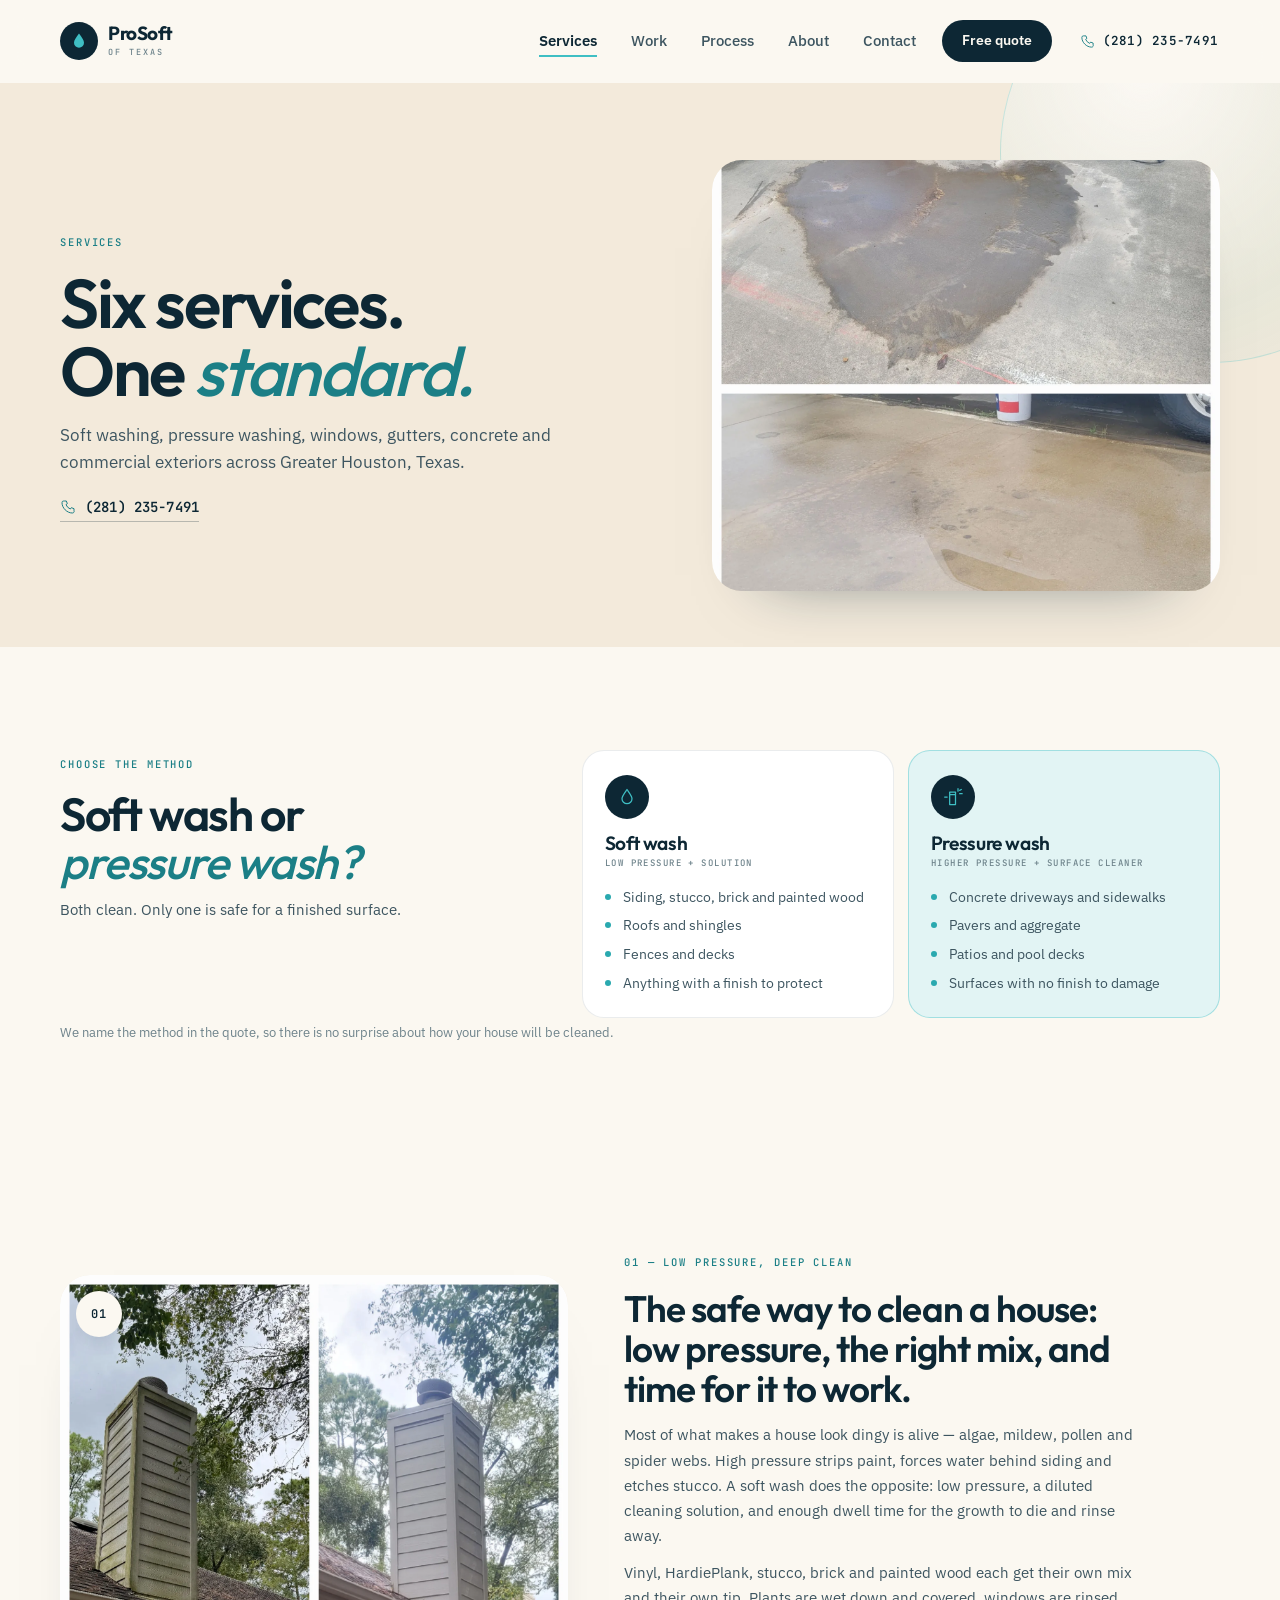
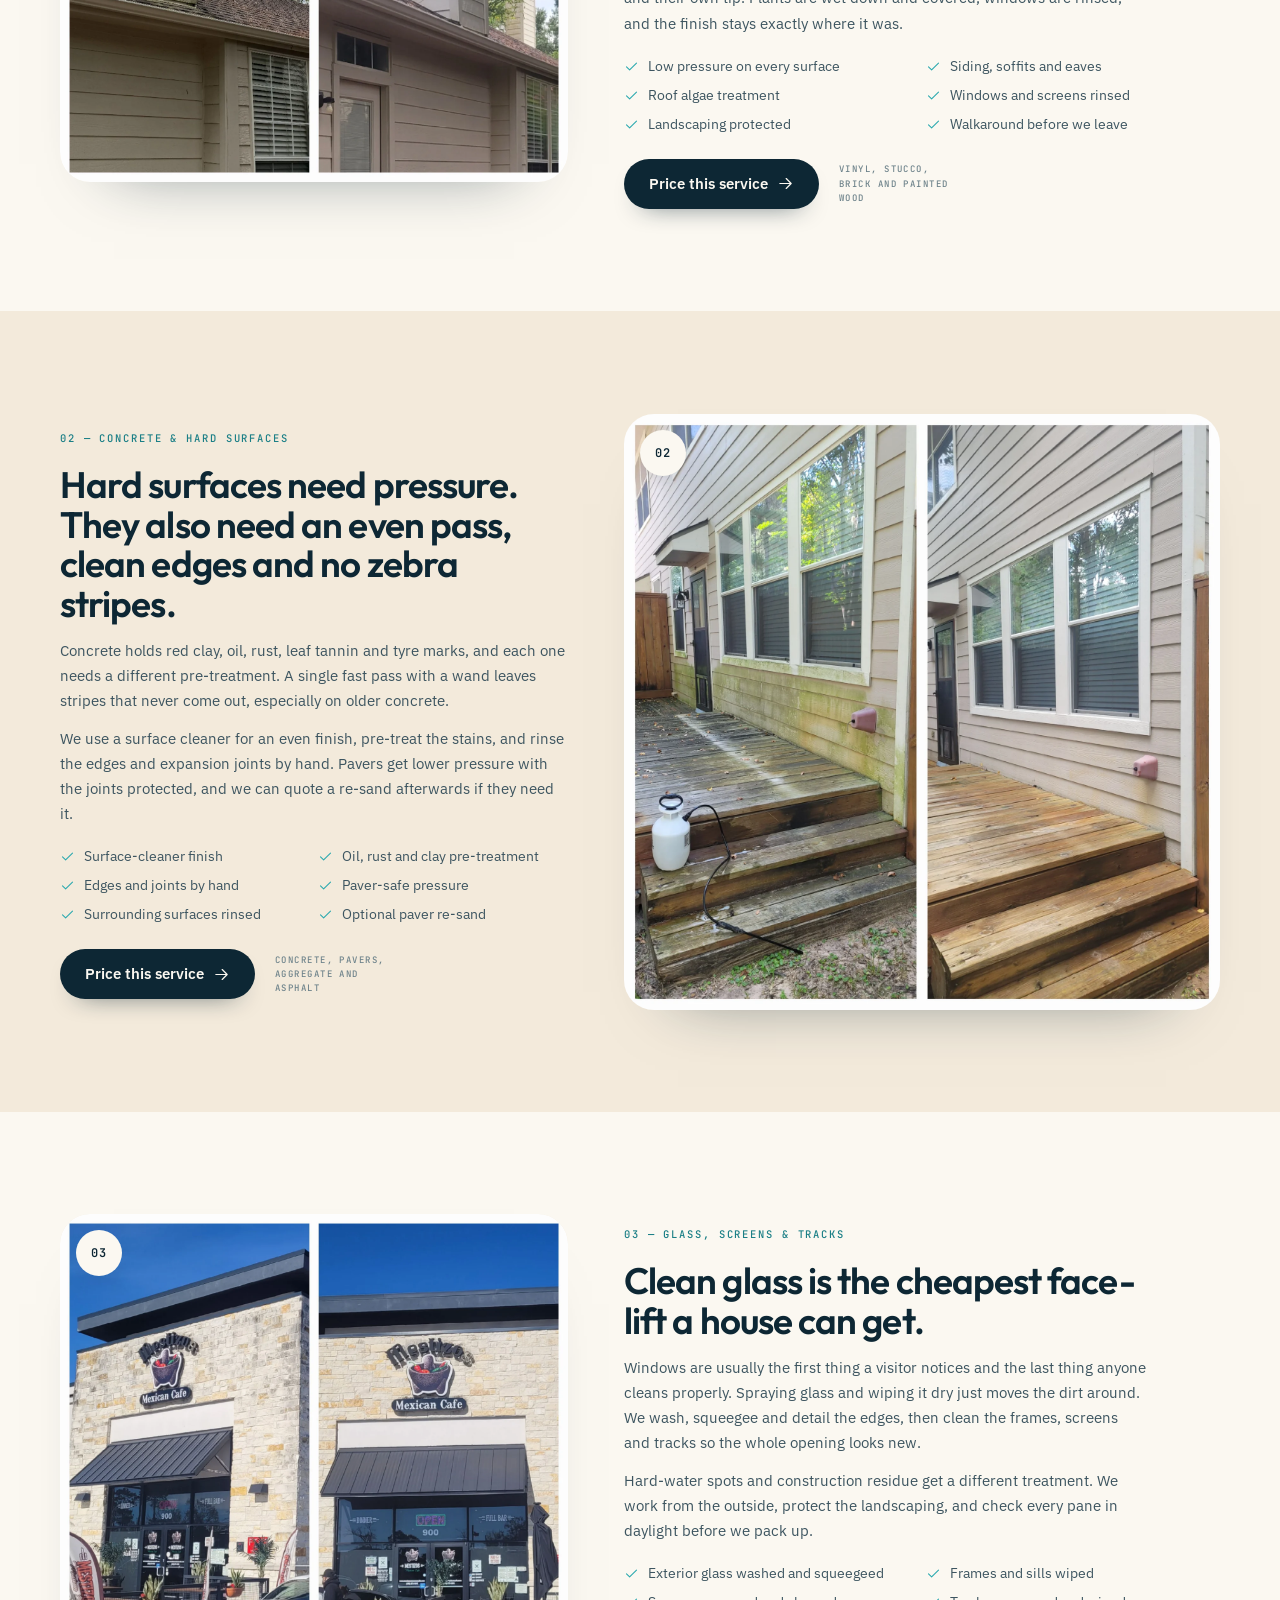
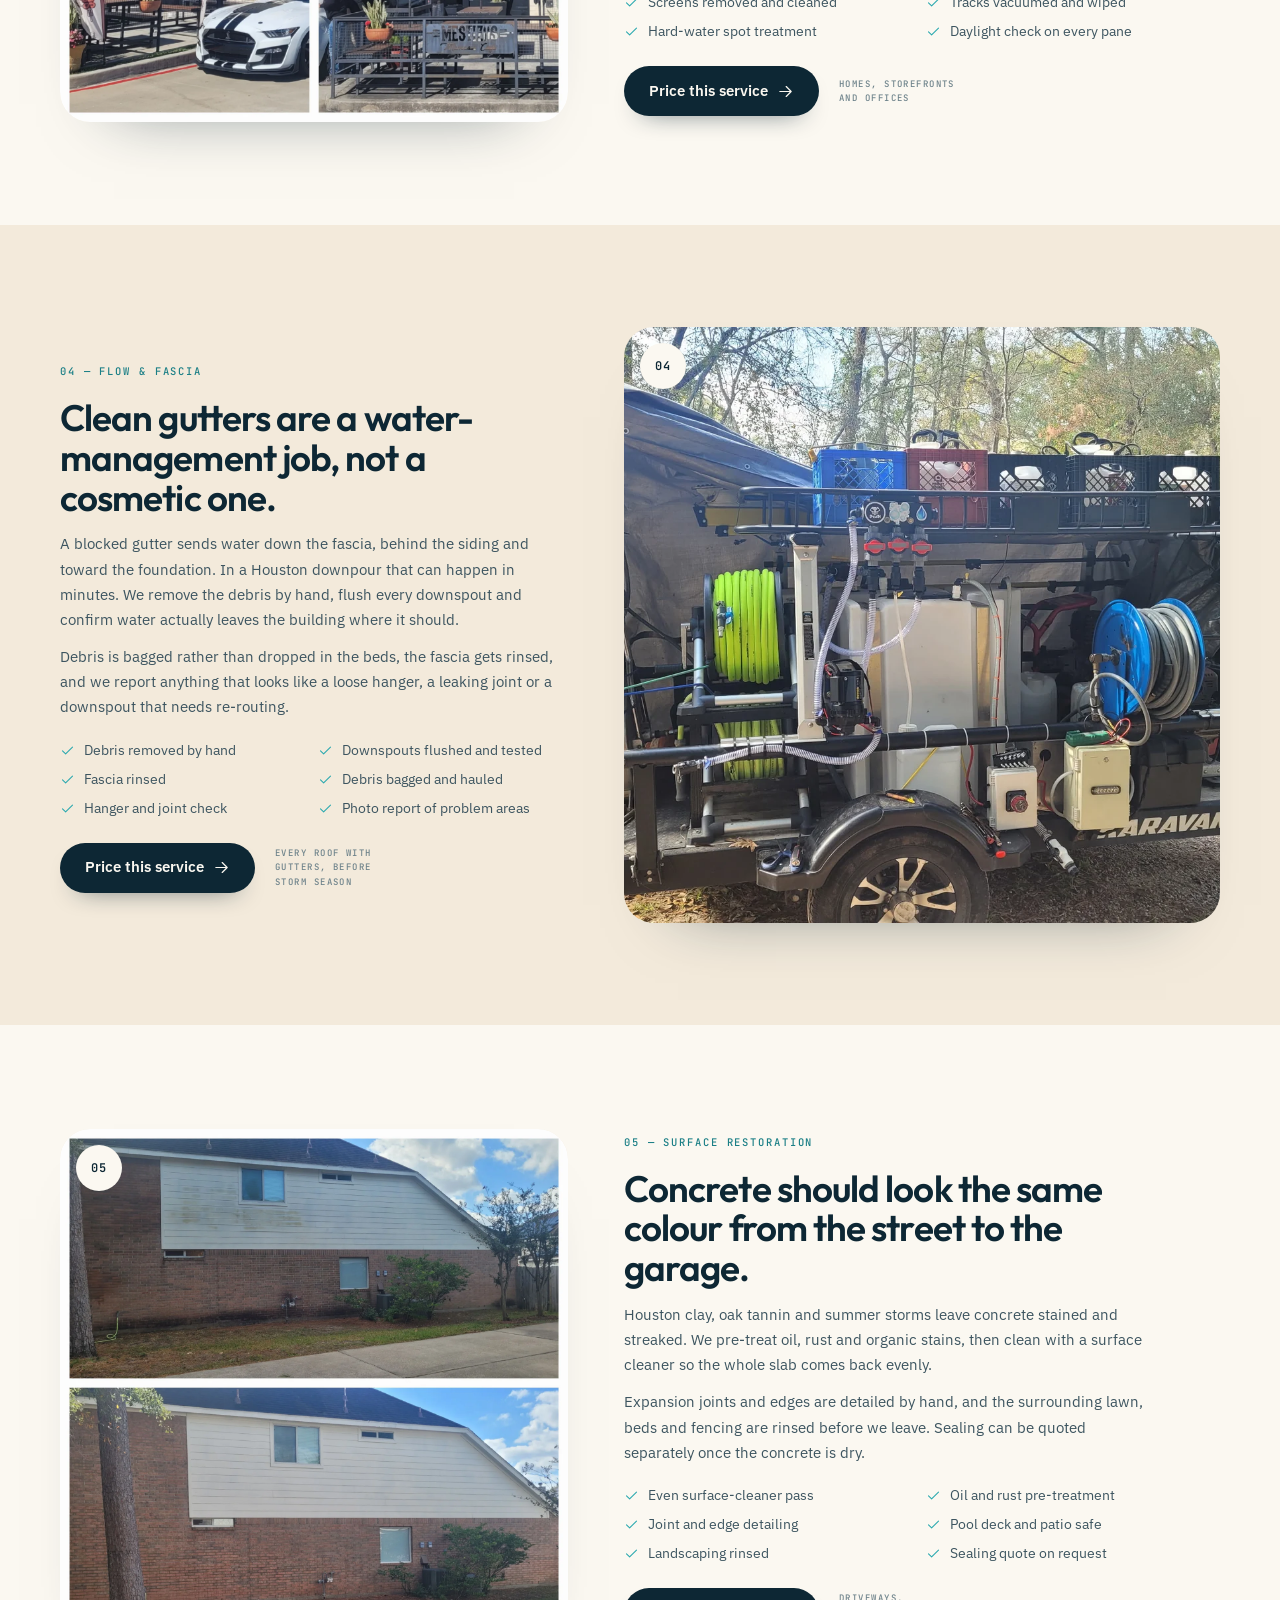
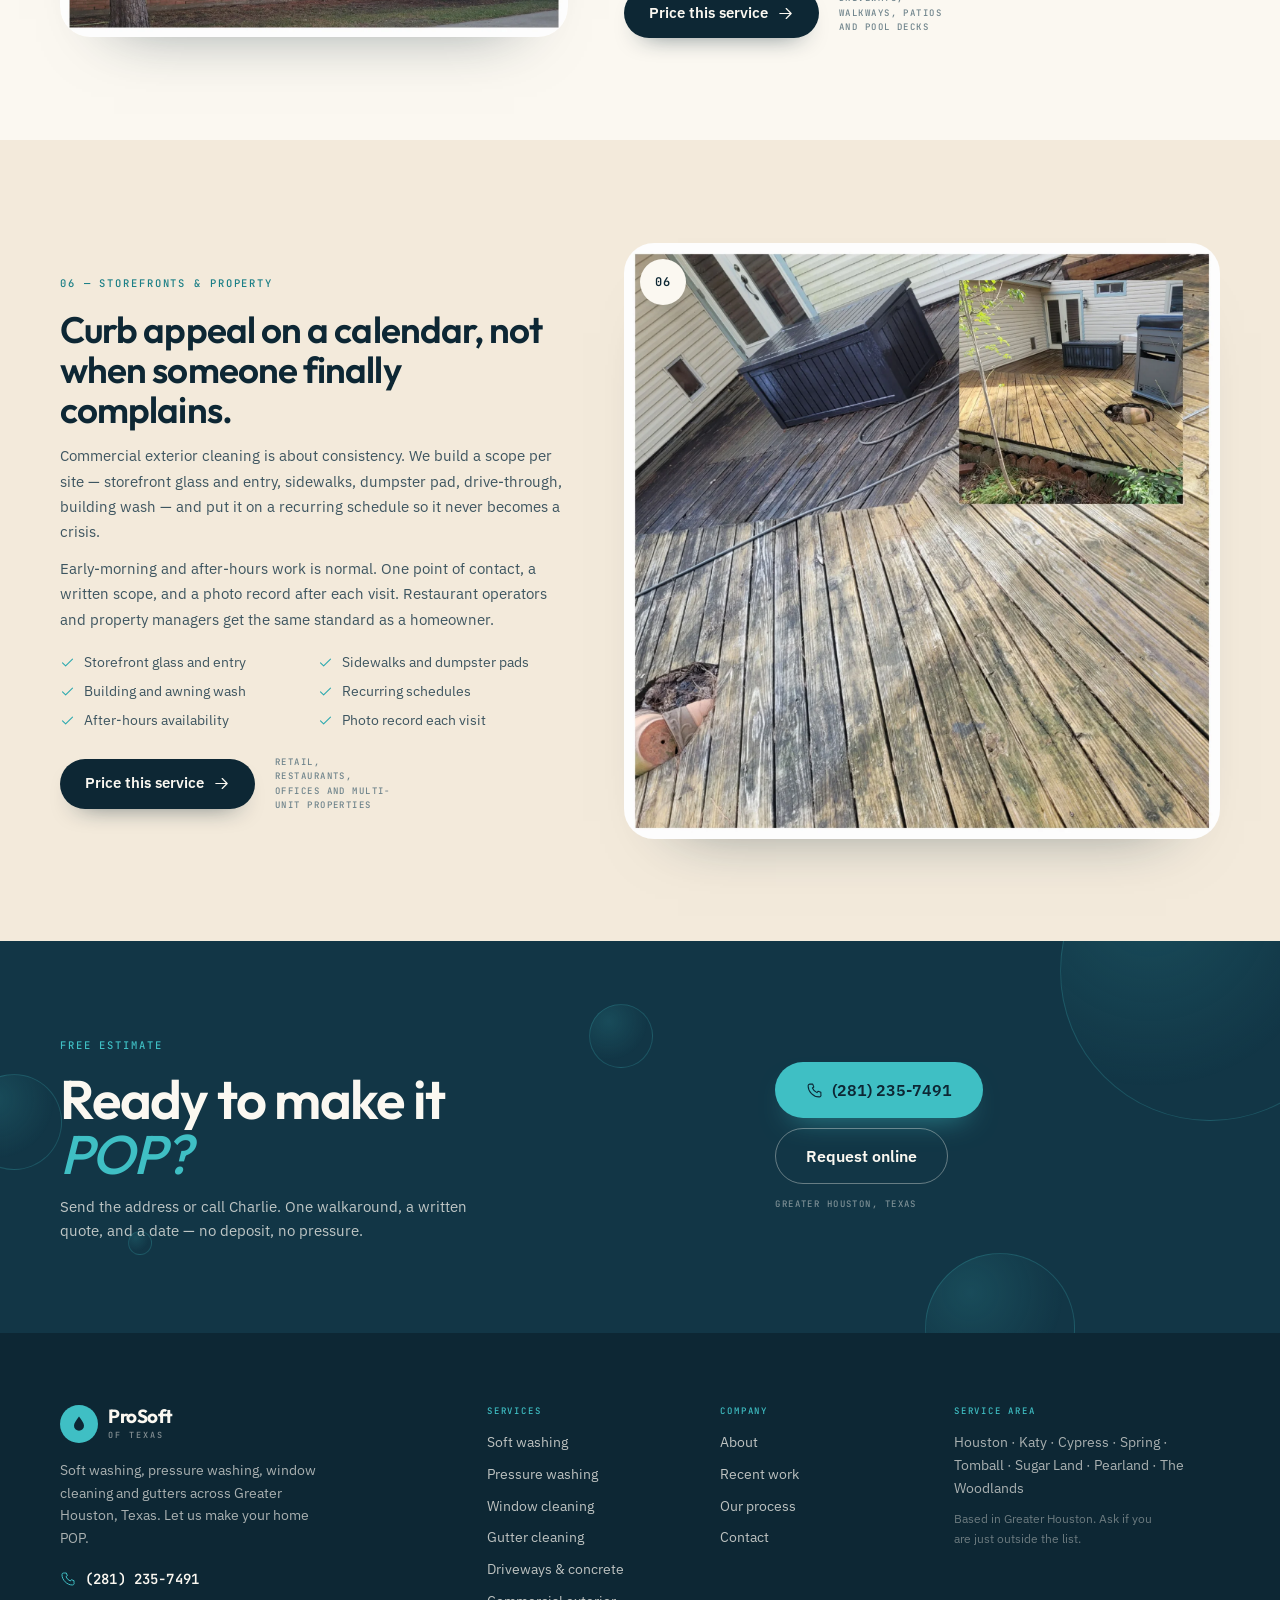
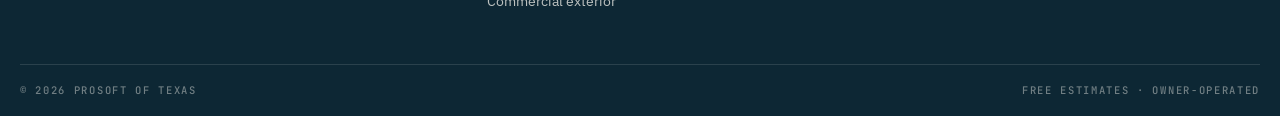
==== services/index.html @ 17019a8a "Initial ProSoft site build" ====
<!DOCTYPE html>
<html lang="en">
<head>
<meta charset="UTF-8">
<script>document.documentElement.classList.add('js');</script>

<meta name="viewport" content="width=device-width, initial-scale=1.0">
<title>Exterior Cleaning Services in Houston | ProSoft of Texas</title>
<meta name="description" content="Soft washing, pressure washing, window cleaning, gutter cleaning, concrete and commercial exterior cleaning across Greater Houston, Texas.">
<link rel="canonical" href="https://ari-builds.github.io/prosoft-of-texas-site/services/">
<meta property="og:type" content="website">
<meta property="og:title" content="Exterior Cleaning Services in Houston | ProSoft of Texas">
<meta property="og:description" content="Soft washing, pressure washing, window cleaning, gutter cleaning, concrete and commercial exterior cleaning across Greater Houston, Texas.">
<meta property="og:url" content="https://ari-builds.github.io/prosoft-of-texas-site/services/">
<meta property="og:image" content="https://ari-builds.github.io/prosoft-of-texas-site/assets/opt/work-02.webp">
<meta name="theme-color" content="#0D2734">
<link rel="icon" href="../assets/opt/work-01.webp" type="image/webp">
<link rel="preconnect" href="https://fonts.googleapis.com">
<link rel="preconnect" href="https://fonts.gstatic.com" crossorigin>
<link href="https://fonts.googleapis.com/css2?family=Outfit:wght@400;500;600;700;800&family=IBM+Plex+Sans:wght@300;400;500;600&family=JetBrains+Mono:wght@400;500;600&display=swap" rel="stylesheet">
<link rel="stylesheet" href="../styles.css">
<script type="application/ld+json">{"@context":"https://schema.org","@graph":[{"@type":"HomeAndConstructionBusiness","@id":"https://ari-builds.github.io/prosoft-of-texas-site/#business","name":"ProSoft of Texas","description":"Soft washing, pressure washing, window cleaning, gutter cleaning, concrete and commercial exterior cleaning across Greater Houston, Texas.","url":"https://ari-builds.github.io/prosoft-of-texas-site/","image":"https://ari-builds.github.io/prosoft-of-texas-site/assets/opt/hero.webp","telephone":"+1-281-235-7491","areaServed":["Houston","Katy","Cypress","Spring","Tomball","Sugar Land","Pearland","The Woodlands"],"priceRange":"$$","founder":{"@type":"Person","name":"Charlie Dwiggins"},"slogan":"Let Us Make Your Home POP!"},{"@type":"BreadcrumbList","itemListElement":[{"@type":"ListItem","position":1,"name":"Home","item":"https://ari-builds.github.io/prosoft-of-texas-site/"},{"@type":"ListItem","position":2,"name":"Services","item":"https://ari-builds.github.io/prosoft-of-texas-site/services/"}]},{"@type":"ItemList","itemListElement":[{"@type":"ListItem","position":1,"name":"Soft washing","url":"https://ari-builds.github.io/prosoft-of-texas-site/services/#soft-washing"},{"@type":"ListItem","position":2,"name":"Pressure washing","url":"https://ari-builds.github.io/prosoft-of-texas-site/services/#pressure-washing"},{"@type":"ListItem","position":3,"name":"Window cleaning","url":"https://ari-builds.github.io/prosoft-of-texas-site/services/#window-cleaning"},{"@type":"ListItem","position":4,"name":"Gutter cleaning","url":"https://ari-builds.github.io/prosoft-of-texas-site/services/#gutter-cleaning"},{"@type":"ListItem","position":5,"name":"Driveways & concrete","url":"https://ari-builds.github.io/prosoft-of-texas-site/services/#concrete-and-driveways"},{"@type":"ListItem","position":6,"name":"Commercial exterior","url":"https://ari-builds.github.io/prosoft-of-texas-site/services/#commercial-exterior"}]}]}</script>
</head>
<body>
<svg width="0" height="0" style="position:absolute" aria-hidden="true" focusable="false"><defs>
<symbol id="i-arrow" viewBox="0 0 24 24"><path d="M4 12h15M13 5l7 7-7 7" fill="none" stroke="currentColor" stroke-width="1.7" stroke-linecap="round" stroke-linejoin="round"/></symbol>
<symbol id="i-check" viewBox="0 0 24 24"><path d="M4 12.5l5 5L20 6.5" fill="none" stroke="currentColor" stroke-width="1.7" stroke-linecap="round" stroke-linejoin="round"/></symbol>
<symbol id="i-tel" viewBox="0 0 24 24"><path d="M6.5 3h3l1.5 4-2 1.5a12 12 0 006.5 6.5l1.5-2 4 1.5v3A2.5 2.5 0 0118.5 21C10.5 21 3 13.5 3 5.5A2.5 2.5 0 015.5 3z" fill="none" stroke="currentColor" stroke-width="1.5" stroke-linejoin="round"/></symbol>
<symbol id="i-pin" viewBox="0 0 24 24"><path d="M12 21s-6.5-6.2-6.5-11a6.5 6.5 0 0113 0c0 4.8-6.5 11-6.5 11z" fill="none" stroke="currentColor" stroke-width="1.5"/><circle cx="12" cy="10" r="2.2" fill="none" stroke="currentColor" stroke-width="1.5"/></symbol>
<symbol id="i-drop" viewBox="0 0 24 24"><path d="M12 3c3.5 5 6 8.2 6 11a6 6 0 11-12 0c0-2.8 2.5-6 6-11z" fill="none" stroke="currentColor" stroke-width="1.5" stroke-linejoin="round"/></symbol>
<symbol id="i-spray" viewBox="0 0 24 24"><path d="M8 9h7v12H8zM8 9V6h7v3M5 12H2M20 4l2-1M20 8h3M18 2v3" fill="none" stroke="currentColor" stroke-width="1.5" stroke-linecap="round" stroke-linejoin="round"/></symbol>
<symbol id="i-window" viewBox="0 0 24 24"><rect x="3" y="3" width="18" height="18" rx="2" fill="none" stroke="currentColor" stroke-width="1.5"/><path d="M12 3v18M3 12h18" stroke="currentColor" stroke-width="1.5"/></symbol>
<symbol id="i-gutter" viewBox="0 0 24 24"><path d="M3 7h18v4H3zM6 11v5a3 3 0 003 3M18 11v5a3 3 0 01-3 3" fill="none" stroke="currentColor" stroke-width="1.5" stroke-linejoin="round"/></symbol>
<symbol id="i-spark" viewBox="0 0 24 24"><path d="M12 2l2.2 7.8L22 12l-7.8 2.2L12 22l-2.2-7.8L2 12l7.8-2.2z" fill="none" stroke="currentColor" stroke-width="1.5" stroke-linejoin="round"/></symbol>
</defs></svg>
<a class="skip" href="#main">Skip to content</a>
<header class="hdr" id="top">
  <div class="shell hdr__in">
    <a class="logo" href="../" aria-label="ProSoft of Texas, home">
  <span class="logo__mark" aria-hidden="true"><svg viewBox="0 0 24 24" width="20" height="20"><path d="M12 3c3.5 5 6 8.2 6 11a6 6 0 11-12 0c0-2.8 2.5-6 6-11z" fill="currentColor"/></svg></span>
  <span class="logo__txt"><strong>ProSoft</strong><span class="mono">of Texas</span></span>
</a>
    <nav class="nav" aria-label="Main">
      <a href="../services/" aria-current="page">Services</a>
      <a href="../work/">Work</a>
      <a href="../process/">Process</a>
      <a href="../about/">About</a>
      <a href="../contact/">Contact</a>
    </nav>
    <a class="hdr__cta" href="../contact/">Free quote</a>
    <a class="hdr__tel" href="tel:+12812357491"><svg class="ico" aria-hidden="true"><use href="#i-tel"/></svg><span>(281) 235-7491</span></a>
    <button class="burger" aria-label="Menu" aria-expanded="false" aria-controls="mnav"><span></span><span></span><span></span></button>
  </div>
  <div class="mnav" id="mnav" hidden>
    <a href="../services/">Services</a>
    <a href="../work/">Work</a>
    <a href="../process/">Process</a>
    <a href="../about/">About</a>
    <a href="../contact/">Contact</a>
    <a class="mnav__tel" href="tel:+12812357491">(281) 235-7491</a>
    <a class="btn btn--navy" href="../contact/">Get a free quote</a>
  </div>
</header>
<main id="main">

<section class="phero">
  <div class="shell phero__grid">
    <div>
      <span class="label">Services</span>
      <h1>Six services.<br>One <em>standard.</em></h1>
      <p>Soft washing, pressure washing, windows, gutters, concrete and commercial exteriors across Greater Houston, Texas.</p>
      <a class="phero__tel" href="tel:+12812357491"><svg class="ico" aria-hidden="true"><use href="#i-tel"/></svg>(281) 235-7491</a>
    </div>
    <figure class="phero__fig"><img src="../assets/opt/work-02.webp" alt="House washing in Greater Houston" width="1600" height="1600" fetchpriority="high" decoding="async"></figure>
  </div>
</section>

<section class="sec">
  <div class="shell">
    <div class="cmp">
      <div class="cmp__head">
        <span class="label">Choose the method</span>
        <h2>Soft wash or<br><em>pressure wash?</em></h2>
        <p class="cmp__intro">Both clean. Only one is safe for a finished surface.</p>
      </div>
      <div class="cmp__grid">
        <div class="cmp__col">
          <span class="cmp__ico" aria-hidden="true"><svg class="ico"><use href="#i-drop"/></svg></span>
          <h3>Soft wash</h3>
          <p class="mono">Low pressure + solution</p>
          <ul>
            <li>Siding, stucco, brick and painted wood</li>
            <li>Roofs and shingles</li>
            <li>Fences and decks</li>
            <li>Anything with a finish to protect</li>
          </ul>
        </div>
        <div class="cmp__col">
          <span class="cmp__ico" aria-hidden="true"><svg class="ico"><use href="#i-spray"/></svg></span>
          <h3>Pressure wash</h3>
          <p class="mono">Higher pressure + surface cleaner</p>
          <ul>
            <li>Concrete driveways and sidewalks</li>
            <li>Pavers and aggregate</li>
            <li>Patios and pool decks</li>
            <li>Surfaces with no finish to damage</li>
          </ul>
        </div>
      </div>
      <p class="cmp__note">We name the method in the quote, so there is no surprise about how your house will be cleaned.</p>
    </div>
  </div>
</section>

<section class="sec  svcsec" id="soft-washing">
  <div class="shell svcsec__grid">
    <div class="svcsec__media">
      <figure class="plate"><img src="../assets/opt/work-01.webp" alt="Soft washing a Houston-area home" width="1600" height="1600" loading="lazy" decoding="async"></figure>
      <span class="svcsec__num mono">01</span>
    </div>
    <div class="svcsec__body">
      <span class="label">01 — Low pressure, deep clean</span>
      <h2>The safe way to clean a house: low pressure, the right mix, and time for it to work.</h2>
      <p>Most of what makes a house look dingy is alive — algae, mildew, pollen and spider webs. High pressure strips paint, forces water behind siding and etches stucco. A soft wash does the opposite: low pressure, a diluted cleaning solution, and enough dwell time for the growth to die and rinse away.</p>
      <p>Vinyl, HardiePlank, stucco, brick and painted wood each get their own mix and their own tip. Plants are wet down and covered, windows are rinsed, and the finish stays exactly where it was.</p>
      <ul class="ticks ticks--two"><li><svg class="ico" aria-hidden="true"><use href="#i-check"/></svg>Low pressure on every surface</li><li><svg class="ico" aria-hidden="true"><use href="#i-check"/></svg>Siding, soffits and eaves</li><li><svg class="ico" aria-hidden="true"><use href="#i-check"/></svg>Roof algae treatment</li><li><svg class="ico" aria-hidden="true"><use href="#i-check"/></svg>Windows and screens rinsed</li><li><svg class="ico" aria-hidden="true"><use href="#i-check"/></svg>Landscaping protected</li><li><svg class="ico" aria-hidden="true"><use href="#i-check"/></svg>Walkaround before we leave</li></ul>
      <div class="svcsec__foot">
        <a class="btn btn--navy" href="../contact/">Price this service <svg class="ico" aria-hidden="true"><use href="#i-arrow"/></svg></a>
        <span class="mono">Vinyl, stucco, brick and painted wood</span>
      </div>
    </div>
  </div>
</section>
<section class="sec sec--sand svcsec" id="pressure-washing">
  <div class="shell svcsec__grid">
    <div class="svcsec__media">
      <figure class="plate"><img src="../assets/opt/work-04.webp" alt="Pressure washing a driveway in Greater Houston" width="1600" height="1600" loading="lazy" decoding="async"></figure>
      <span class="svcsec__num mono">02</span>
    </div>
    <div class="svcsec__body">
      <span class="label">02 — Concrete & hard surfaces</span>
      <h2>Hard surfaces need pressure. They also need an even pass, clean edges and no zebra stripes.</h2>
      <p>Concrete holds red clay, oil, rust, leaf tannin and tyre marks, and each one needs a different pre-treatment. A single fast pass with a wand leaves stripes that never come out, especially on older concrete.</p>
      <p>We use a surface cleaner for an even finish, pre-treat the stains, and rinse the edges and expansion joints by hand. Pavers get lower pressure with the joints protected, and we can quote a re-sand afterwards if they need it.</p>
      <ul class="ticks ticks--two"><li><svg class="ico" aria-hidden="true"><use href="#i-check"/></svg>Surface-cleaner finish</li><li><svg class="ico" aria-hidden="true"><use href="#i-check"/></svg>Oil, rust and clay pre-treatment</li><li><svg class="ico" aria-hidden="true"><use href="#i-check"/></svg>Edges and joints by hand</li><li><svg class="ico" aria-hidden="true"><use href="#i-check"/></svg>Paver-safe pressure</li><li><svg class="ico" aria-hidden="true"><use href="#i-check"/></svg>Surrounding surfaces rinsed</li><li><svg class="ico" aria-hidden="true"><use href="#i-check"/></svg>Optional paver re-sand</li></ul>
      <div class="svcsec__foot">
        <a class="btn btn--navy" href="../contact/">Price this service <svg class="ico" aria-hidden="true"><use href="#i-arrow"/></svg></a>
        <span class="mono">Concrete, pavers, aggregate and asphalt</span>
      </div>
    </div>
  </div>
</section>
<section class="sec  svcsec" id="window-cleaning">
  <div class="shell svcsec__grid">
    <div class="svcsec__media">
      <figure class="plate"><img src="../assets/opt/work-06.webp" alt="Window cleaning on a Houston home" width="1600" height="1600" loading="lazy" decoding="async"></figure>
      <span class="svcsec__num mono">03</span>
    </div>
    <div class="svcsec__body">
      <span class="label">03 — Glass, screens & tracks</span>
      <h2>Clean glass is the cheapest face-lift a house can get.</h2>
      <p>Windows are usually the first thing a visitor notices and the last thing anyone cleans properly. Spraying glass and wiping it dry just moves the dirt around. We wash, squeegee and detail the edges, then clean the frames, screens and tracks so the whole opening looks new.</p>
      <p>Hard-water spots and construction residue get a different treatment. We work from the outside, protect the landscaping, and check every pane in daylight before we pack up.</p>
      <ul class="ticks ticks--two"><li><svg class="ico" aria-hidden="true"><use href="#i-check"/></svg>Exterior glass washed and squeegeed</li><li><svg class="ico" aria-hidden="true"><use href="#i-check"/></svg>Frames and sills wiped</li><li><svg class="ico" aria-hidden="true"><use href="#i-check"/></svg>Screens removed and cleaned</li><li><svg class="ico" aria-hidden="true"><use href="#i-check"/></svg>Tracks vacuumed and wiped</li><li><svg class="ico" aria-hidden="true"><use href="#i-check"/></svg>Hard-water spot treatment</li><li><svg class="ico" aria-hidden="true"><use href="#i-check"/></svg>Daylight check on every pane</li></ul>
      <div class="svcsec__foot">
        <a class="btn btn--navy" href="../contact/">Price this service <svg class="ico" aria-hidden="true"><use href="#i-arrow"/></svg></a>
        <span class="mono">Homes, storefronts and offices</span>
      </div>
    </div>
  </div>
</section>
<section class="sec sec--sand svcsec" id="gutter-cleaning">
  <div class="shell svcsec__grid">
    <div class="svcsec__media">
      <figure class="plate"><img src="../assets/opt/work-08.webp" alt="Gutter cleaning in Greater Houston" width="1600" height="900" loading="lazy" decoding="async"></figure>
      <span class="svcsec__num mono">04</span>
    </div>
    <div class="svcsec__body">
      <span class="label">04 — Flow & fascia</span>
      <h2>Clean gutters are a water-management job, not a cosmetic one.</h2>
      <p>A blocked gutter sends water down the fascia, behind the siding and toward the foundation. In a Houston downpour that can happen in minutes. We remove the debris by hand, flush every downspout and confirm water actually leaves the building where it should.</p>
      <p>Debris is bagged rather than dropped in the beds, the fascia gets rinsed, and we report anything that looks like a loose hanger, a leaking joint or a downspout that needs re-routing.</p>
      <ul class="ticks ticks--two"><li><svg class="ico" aria-hidden="true"><use href="#i-check"/></svg>Debris removed by hand</li><li><svg class="ico" aria-hidden="true"><use href="#i-check"/></svg>Downspouts flushed and tested</li><li><svg class="ico" aria-hidden="true"><use href="#i-check"/></svg>Fascia rinsed</li><li><svg class="ico" aria-hidden="true"><use href="#i-check"/></svg>Debris bagged and hauled</li><li><svg class="ico" aria-hidden="true"><use href="#i-check"/></svg>Hanger and joint check</li><li><svg class="ico" aria-hidden="true"><use href="#i-check"/></svg>Photo report of problem areas</li></ul>
      <div class="svcsec__foot">
        <a class="btn btn--navy" href="../contact/">Price this service <svg class="ico" aria-hidden="true"><use href="#i-arrow"/></svg></a>
        <span class="mono">Every roof with gutters, before storm season</span>
      </div>
    </div>
  </div>
</section>
<section class="sec  svcsec" id="concrete-and-driveways">
  <div class="shell svcsec__grid">
    <div class="svcsec__media">
      <figure class="plate"><img src="../assets/opt/work-09.webp" alt="Driveway and concrete cleaning" width="1600" height="1600" loading="lazy" decoding="async"></figure>
      <span class="svcsec__num mono">05</span>
    </div>
    <div class="svcsec__body">
      <span class="label">05 — Surface restoration</span>
      <h2>Concrete should look the same colour from the street to the garage.</h2>
      <p>Houston clay, oak tannin and summer storms leave concrete stained and streaked. We pre-treat oil, rust and organic stains, then clean with a surface cleaner so the whole slab comes back evenly.</p>
      <p>Expansion joints and edges are detailed by hand, and the surrounding lawn, beds and fencing are rinsed before we leave. Sealing can be quoted separately once the concrete is dry.</p>
      <ul class="ticks ticks--two"><li><svg class="ico" aria-hidden="true"><use href="#i-check"/></svg>Even surface-cleaner pass</li><li><svg class="ico" aria-hidden="true"><use href="#i-check"/></svg>Oil and rust pre-treatment</li><li><svg class="ico" aria-hidden="true"><use href="#i-check"/></svg>Joint and edge detailing</li><li><svg class="ico" aria-hidden="true"><use href="#i-check"/></svg>Pool deck and patio safe</li><li><svg class="ico" aria-hidden="true"><use href="#i-check"/></svg>Landscaping rinsed</li><li><svg class="ico" aria-hidden="true"><use href="#i-check"/></svg>Sealing quote on request</li></ul>
      <div class="svcsec__foot">
        <a class="btn btn--navy" href="../contact/">Price this service <svg class="ico" aria-hidden="true"><use href="#i-arrow"/></svg></a>
        <span class="mono">Driveways, walkways, patios and pool decks</span>
      </div>
    </div>
  </div>
</section>
<section class="sec sec--sand svcsec" id="commercial-exterior">
  <div class="shell svcsec__grid">
    <div class="svcsec__media">
      <figure class="plate"><img src="../assets/opt/work-07.webp" alt="Commercial exterior cleaning in Houston" width="1600" height="1600" loading="lazy" decoding="async"></figure>
      <span class="svcsec__num mono">06</span>
    </div>
    <div class="svcsec__body">
      <span class="label">06 — Storefronts & property</span>
      <h2>Curb appeal on a calendar, not when someone finally complains.</h2>
      <p>Commercial exterior cleaning is about consistency. We build a scope per site — storefront glass and entry, sidewalks, dumpster pad, drive-through, building wash — and put it on a recurring schedule so it never becomes a crisis.</p>
      <p>Early-morning and after-hours work is normal. One point of contact, a written scope, and a photo record after each visit. Restaurant operators and property managers get the same standard as a homeowner.</p>
      <ul class="ticks ticks--two"><li><svg class="ico" aria-hidden="true"><use href="#i-check"/></svg>Storefront glass and entry</li><li><svg class="ico" aria-hidden="true"><use href="#i-check"/></svg>Sidewalks and dumpster pads</li><li><svg class="ico" aria-hidden="true"><use href="#i-check"/></svg>Building and awning wash</li><li><svg class="ico" aria-hidden="true"><use href="#i-check"/></svg>Recurring schedules</li><li><svg class="ico" aria-hidden="true"><use href="#i-check"/></svg>After-hours availability</li><li><svg class="ico" aria-hidden="true"><use href="#i-check"/></svg>Photo record each visit</li></ul>
      <div class="svcsec__foot">
        <a class="btn btn--navy" href="../contact/">Price this service <svg class="ico" aria-hidden="true"><use href="#i-arrow"/></svg></a>
        <span class="mono">Retail, restaurants, offices and multi-unit properties</span>
      </div>
    </div>
  </div>
</section>

<section class="band">
  <div class="bubbles" aria-hidden="true"><span></span><span></span><span></span><span></span><span></span></div>
  <div class="shell band__in">
    <div>
      <span class="label label--light">Free estimate</span>
      <h2>Ready to make it<br><em>POP?</em></h2>
      <p>Send the address or call Charlie. One walkaround, a written quote, and a date — no deposit, no pressure.</p>
    </div>
    <div class="band__acts">
      <a class="btn btn--aqua btn--lg" href="tel:+12812357491"><svg class="ico" aria-hidden="true"><use href="#i-tel"/></svg>(281) 235-7491</a>
      <a class="btn btn--outline-light btn--lg" href="../contact/">Request online</a>
      <span class="mono band__note">Greater Houston, Texas</span>
    </div>
  </div>
</section>

</main>
<footer class="foot">
  <div class="shell foot__top">
    <div class="foot__brand">
      <a class="logo" href="../" aria-label="ProSoft of Texas, home">
  <span class="logo__mark" aria-hidden="true"><svg viewBox="0 0 24 24" width="20" height="20"><path d="M12 3c3.5 5 6 8.2 6 11a6 6 0 11-12 0c0-2.8 2.5-6 6-11z" fill="currentColor"/></svg></span>
  <span class="logo__txt"><strong>ProSoft</strong><span class="mono">of Texas</span></span>
</a>
      <p>Soft washing, pressure washing, window cleaning and gutters across Greater Houston, Texas. Let us make your home POP.</p>
      <a class="foot__tel" href="tel:+12812357491"><svg class="ico" aria-hidden="true"><use href="#i-tel"/></svg>(281) 235-7491</a>
    </div>
    <div class="foot__col">
      <h4 class="mono">Services</h4>
      <a href="../services/#soft-washing">Soft washing</a>
      <a href="../services/#pressure-washing">Pressure washing</a>
      <a href="../services/#window-cleaning">Window cleaning</a>
      <a href="../services/#gutter-cleaning">Gutter cleaning</a>
      <a href="../services/#concrete-and-driveways">Driveways & concrete</a>
      <a href="../services/#commercial-exterior">Commercial exterior</a>
    </div>
    <div class="foot__col">
      <h4 class="mono">Company</h4>
      <a href="../about/">About</a>
      <a href="../work/">Recent work</a>
      <a href="../process/">Our process</a>
      <a href="../contact/">Contact</a>
    </div>
    <div class="foot__col">
      <h4 class="mono">Service area</h4>
      <p class="foot__area">Houston · Katy · Cypress · Spring · Tomball · Sugar Land · Pearland · The Woodlands</p>
      <p class="foot__fine">Based in Greater Houston. Ask if you are just outside the list.</p>
    </div>
  </div>
  <div class="shell foot__bottom">
    <span class="mono">© <span data-year>2026</span> ProSoft of Texas</span>
    <span class="mono">Free estimates · Owner-operated</span>
  </div>
</footer>
<script src="../script.js" defer></script>
</body>
</html>
---- styles.css ----
/* ==========================================================================
   ProSoft of Texas — "Clean Current"
   Outfit / IBM Plex Sans / JetBrains Mono
   ========================================================================== */

:root{
  --navy:#0D2734;
  --navy-2:#123646;
  --navy-3:#1A4557;
  --aqua:#3FBFC4;
  --aqua-2:#2AA9AF;
  --aqua-deep:#1B7F86;
  --aqua-soft:#E2F4F4;
  --sand:#F3EADB;
  --sand-2:#EADFCB;
  --cream:#FBF8F1;
  --white:#FFFFFF;

  --ink:#0D2734;
  --ink-2:#3D5560;
  --ink-3:#6E838B;

  --line:rgba(13,39,52,.15);
  --line-soft:rgba(13,39,52,.085);
  --line-lt:rgba(251,248,241,.18);

  --f-display:'Outfit',system-ui,-apple-system,'Segoe UI',sans-serif;
  --f-body:'IBM Plex Sans',system-ui,-apple-system,'Segoe UI',sans-serif;
  --f-mono:'JetBrains Mono',ui-monospace,SFMono-Regular,Menlo,monospace;

  --shell:1240px;
  --pad:20px;
  --sec:clamp(64px,8vw,112px);
  --r-sm:10px;
  --r-md:16px;
  --r-lg:22px;
  --r-xl:30px;
  --ease:cubic-bezier(.22,1,.36,1);
}

*,*::before,*::after{box-sizing:border-box}
html{-webkit-text-size-adjust:100%}
body{
  margin:0;
  font-family:var(--f-body);
  font-size:16px;
  line-height:1.62;
  color:var(--ink);
  background:var(--cream);
  -webkit-font-smoothing:antialiased;
  text-rendering:optimizeLegibility;
  overflow-x:hidden;
}
img{max-width:100%;height:auto;display:block}
a{color:inherit;text-decoration:none}
button{font:inherit;color:inherit;cursor:pointer;border:0;background:none}
ul,ol{margin:0;padding:0;list-style:none}
h1,h2,h3,h4{margin:0;font-family:var(--f-display);font-weight:600;line-height:1.06;letter-spacing:-.02em}
p{margin:0}
:focus-visible{outline:2px solid var(--aqua-2);outline-offset:3px}
::selection{background:var(--aqua);color:var(--navy)}

.shell{width:100%;max-width:var(--shell);margin:0 auto;padding:0 var(--pad)}
@media(min-width:760px){:root{--pad:32px}}
@media(min-width:1200px){:root{--pad:40px}}

.mono{
  font-family:var(--f-mono);
  font-size:10.5px;
  line-height:1.5;
  letter-spacing:.16em;
  text-transform:uppercase;
  font-weight:500;
}
.skip{
  position:absolute;left:14px;top:-80px;z-index:400;
  background:var(--navy);color:var(--cream);
  padding:12px 20px;border-radius:999px;font-weight:600;font-size:14px;
}
.skip:focus{top:14px}

/* ---------- buttons ---------- */
.btn{
  display:inline-flex;align-items:center;justify-content:center;gap:9px;
  min-height:50px;padding:0 24px;border-radius:999px;
  font-family:var(--f-body);font-weight:600;font-size:14.5px;line-height:1;
  border:1px solid transparent;position:relative;
  transition:transform .35s var(--ease),background .25s,border-color .25s,color .25s,box-shadow .35s var(--ease);
}
.btn .ico{width:17px;height:17px;flex:none;transition:transform .35s var(--ease)}
.btn:hover{transform:translateY(-2px)}
.btn:hover .ico{transform:translateX(3px)}
.btn--lg{min-height:56px;padding:0 30px;font-size:15.5px}
.btn--navy{background:var(--navy);color:var(--cream);box-shadow:0 12px 26px -18px rgba(13,39,52,.9)}
.btn--navy:hover{background:var(--navy-3);box-shadow:0 18px 32px -18px rgba(13,39,52,.85)}
.btn--aqua{background:var(--aqua);color:var(--navy);box-shadow:0 14px 30px -16px rgba(63,191,196,.7)}
.btn--aqua:hover{background:#5ED0D4}
.btn--ghost{background:transparent;border-color:var(--line);color:var(--navy)}
.btn--ghost:hover{background:var(--sand);border-color:transparent}
.btn--outline-light{background:transparent;border-color:rgba(251,248,241,.36);color:var(--cream)}
.btn--outline-light:hover{background:var(--cream);color:var(--navy);border-color:var(--cream)}
.ico{width:18px;height:18px;display:inline-block;vertical-align:middle}

.link{
  display:inline-flex;align-items:center;gap:9px;
  font-weight:600;font-size:14px;color:var(--navy);
  border-bottom:1px solid rgba(13,39,52,.28);
  padding-bottom:3px;transition:color .2s,border-color .2s,gap .3s var(--ease);
}
.link:hover{color:var(--aqua-deep);border-color:var(--aqua-deep);gap:14px}
.link .ico{width:16px;height:16px}
.link--light{color:var(--cream);border-color:rgba(251,248,241,.35)}
.link--light:hover{color:var(--aqua);border-color:var(--aqua)}

/* ---------- label ---------- */
.label{
  display:inline-flex;align-items:center;gap:9px;
  font-family:var(--f-mono);font-size:10.5px;font-weight:500;
  letter-spacing:.18em;text-transform:uppercase;color:var(--aqua-deep);
  margin-bottom:18px;
}
.label__dot{width:7px;height:7px;border-radius:50%;background:var(--aqua);box-shadow:0 0 0 4px rgba(63,191,196,.18);flex:none}
.label--light{color:var(--aqua)}

/* ---------- header ---------- */
.hdr{
  position:sticky;top:0;z-index:120;
  background:rgba(251,248,241,.86);
  backdrop-filter:blur(14px);-webkit-backdrop-filter:blur(14px);
  border-bottom:1px solid transparent;
  transition:border-color .3s,background .3s,box-shadow .3s;
}
.hdr.is-stuck{border-bottom-color:var(--line-soft);box-shadow:0 12px 30px -28px rgba(13,39,52,.7)}
.hdr__in{display:flex;align-items:center;gap:16px;min-height:74px}
.logo{display:inline-flex;align-items:center;gap:10px;flex:none}
.logo__mark{
  width:38px;height:38px;border-radius:50%;flex:none;
  display:grid;place-items:center;
  background:var(--navy);color:var(--aqua);
}
.logo__txt{display:flex;flex-direction:column;line-height:1}
.logo__txt strong{font-family:var(--f-display);font-size:19px;font-weight:700;letter-spacing:-.02em}
.logo__txt .mono{font-size:8.5px;letter-spacing:.24em;color:var(--ink-3);margin-top:3px}
.nav{display:none;margin-left:auto;gap:28px;align-items:center}
.nav a{font-size:14.5px;font-weight:500;color:var(--ink-2);position:relative;padding:4px 0;transition:color .2s}
.nav a::after{content:"";position:absolute;left:0;right:0;bottom:0;height:1.5px;background:var(--aqua);transform:scaleX(0);transform-origin:left;transition:transform .35s var(--ease)}
.nav a:hover{color:var(--navy)}
.nav a:hover::after,.nav a[aria-current="page"]::after{transform:scaleX(1)}
.nav a[aria-current="page"]{color:var(--navy);font-weight:600}
.hdr__tel{
  display:none;align-items:center;gap:8px;
  font-family:var(--f-mono);font-size:12.5px;font-weight:600;letter-spacing:.02em;
  color:var(--navy);padding:9px 2px;
}
.hdr__tel .ico{width:15px;height:15px;color:var(--aqua-deep)}
.hdr__tel:hover{color:var(--aqua-deep)}
.hdr__cta{
  display:none;align-items:center;justify-content:center;
  min-height:42px;padding:0 20px;border-radius:999px;
  background:var(--navy);color:var(--cream);font-size:13.5px;font-weight:600;
  transition:background .2s,transform .3s var(--ease);
}
.hdr__cta:hover{background:var(--navy-3);transform:translateY(-1px)}
.burger{
  margin-left:auto;width:44px;height:44px;border-radius:50%;
  display:grid;place-content:center;gap:5px;flex:none;
  border:1px solid var(--line);background:transparent;
}
.burger span{display:block;width:18px;height:1.6px;background:var(--navy);transition:transform .3s var(--ease),opacity .2s}
.burger[aria-expanded="true"] span:nth-child(1){transform:translateY(6.6px) rotate(45deg)}
.burger[aria-expanded="true"] span:nth-child(2){opacity:0}
.burger[aria-expanded="true"] span:nth-child(3){transform:translateY(-6.6px) rotate(-45deg)}
.mnav{
  display:flex;flex-direction:column;gap:2px;
  padding:14px var(--pad) 26px;
  border-top:1px solid var(--line-soft);
  background:var(--cream);
}
.mnav[hidden]{display:none}
.mnav a{padding:13px 0;font-size:16px;font-weight:500;border-bottom:1px solid var(--line-soft)}
.mnav__tel{color:var(--aqua-deep);font-family:var(--f-mono);font-size:14px;font-weight:600;letter-spacing:.02em}
.mnav .btn{margin-top:14px}
@media(min-width:900px){
  .nav,.hdr__tel{display:flex}
  .hdr__cta{display:inline-flex}
  .burger,.mnav{display:none!important}
}
@media(min-width:1080px){.hdr__in{gap:26px;min-height:82px}.nav{gap:34px}}

/* ---------- hero ---------- */
.hero{position:relative;overflow:hidden;padding:clamp(38px,5vw,64px) 0 0;background:var(--cream)}
.hero__bubbles{position:absolute;inset:0;pointer-events:none;overflow:hidden}
.hero__bubbles span{
  position:absolute;border-radius:50%;
  border:1px solid rgba(63,191,196,.28);
  background:radial-gradient(circle at 32% 28%,rgba(255,255,255,.9),rgba(63,191,196,.10) 60%,rgba(63,191,196,.02));
  animation:float 15s ease-in-out infinite;
}
.hero__bubbles span:nth-child(1){width:190px;height:190px;top:-64px;right:-38px;opacity:.55}
.hero__bubbles span:nth-child(2){width:74px;height:74px;top:34%;right:44%;opacity:.5;animation-delay:-4s}
.hero__bubbles span:nth-child(3){width:120px;height:120px;bottom:6%;left:-52px;opacity:.4;animation-delay:-8s}
.hero__bubbles span:nth-child(4){width:34px;height:34px;top:16%;left:38%;opacity:.7;animation-delay:-2s}
.hero__bubbles span:nth-child(5){width:56px;height:56px;bottom:24%;right:8%;opacity:.35;animation-delay:-6s}
.hero__bubbles span:nth-child(6){width:18px;height:18px;top:58%;left:8%;opacity:.6;animation-delay:-11s}
@keyframes float{0%,100%{transform:translate3d(0,0,0)}50%{transform:translate3d(6px,-16px,0)}}
@media(prefers-reduced-motion:reduce){.hero__bubbles span{animation:none}}

.hero__grid{position:relative;display:grid;grid-template-columns:1fr;gap:clamp(28px,4vw,44px);align-items:center}
.hero__copy{max-width:640px;min-width:0}
.hero h1{
  font-size:clamp(2.65rem,7.4vw,5rem);
  font-weight:700;line-height:.95;letter-spacing:-.038em;
  margin:0 0 22px;
}
.hero h1 em{font-style:italic;color:var(--aqua-deep);font-weight:600}
.hero__p{max-width:52ch;font-size:clamp(1rem,1.35vw,1.12rem);color:var(--ink-2);line-height:1.65}
.hero__acts{display:flex;flex-wrap:wrap;gap:10px;margin-top:28px}
.hero__ticks{display:flex;flex-wrap:wrap;gap:10px 22px;margin-top:26px}
.hero__ticks li{display:inline-flex;align-items:center;gap:7px;font-size:13px;font-weight:500;color:var(--ink-2)}
.hero__ticks .ico{width:15px;height:15px;color:var(--aqua-2);flex:none}

.hero__media{position:relative;min-width:0;padding:0 0 26px}
.hero__blob{
  position:absolute;inset:auto -6% -4% 12%;height:78%;
  border-radius:50% 50% 46% 54%/54% 46% 54% 46%;
  background:linear-gradient(140deg,var(--sand),var(--sand-2));
  z-index:0;
}
.hero__fig{
  position:relative;z-index:1;margin:0;overflow:hidden;
  border-radius:calc(var(--r-xl) + 6px);
  background:var(--sand);
  box-shadow:0 40px 70px -50px rgba(13,39,52,.6);
}
.hero__fig img{width:100%;aspect-ratio:4/3.35;object-fit:cover;transition:transform 1.2s var(--ease)}
.hero__fig:hover img{transform:scale(1.03)}
.hero__card{
  position:relative;z-index:2;
  display:flex;align-items:center;gap:12px;
  margin:-34px 0 0 14px;
  width:calc(100% - 28px);max-width:330px;
  padding:14px 18px;border-radius:var(--r-md);
  background:rgba(255,255,255,.94);
  backdrop-filter:blur(8px);
  box-shadow:0 24px 50px -34px rgba(13,39,52,.55);
  border:1px solid rgba(255,255,255,.9);
}
.hero__card-ico{
  width:38px;height:38px;border-radius:50%;flex:none;
  display:grid;place-items:center;
  background:var(--aqua-soft);color:var(--aqua-deep);
}
.hero__card strong{display:block;font-family:var(--f-display);font-size:14px;font-weight:600;line-height:1.2}
.hero__card .mono{display:block;margin-top:3px;font-size:8.5px;color:var(--ink-3);letter-spacing:.14em}
.hero__stamp{
  position:absolute;top:18px;right:16px;z-index:2;
  width:92px;height:92px;border-radius:50%;
  display:grid;place-content:center;text-align:center;gap:1px;
  background:var(--navy);color:var(--cream);
  box-shadow:0 16px 30px -20px rgba(13,39,52,.8);
}
.hero__stamp .mono{font-size:7px;letter-spacing:.2em;color:rgba(251,248,241,.62)}
.hero__stamp strong{font-family:var(--f-display);font-size:16px;font-weight:700;letter-spacing:-.02em;line-height:1.1}

.hero__foot{
  display:flex;flex-wrap:wrap;align-items:center;justify-content:space-between;gap:8px 24px;
  margin-top:clamp(34px,4.6vw,58px);padding:16px 0;
  border-top:1px solid var(--line-soft);
  color:var(--ink-3);
}
@media(min-width:900px){
  .hero__grid{grid-template-columns:1.02fr 1fr;gap:clamp(36px,5vw,72px)}
  .hero{padding-top:clamp(48px,5.4vw,78px)}
  .hero__media{padding-bottom:0}
  .hero__fig img{aspect-ratio:4/3.9}
  .hero__stamp{width:106px;height:106px;top:-16px;right:-10px}
  .hero__stamp strong{font-size:18px}
  .hero__card{margin:-40px 0 0 -34px;max-width:352px}
}
@media(min-width:1180px){
  .hero__fig img{aspect-ratio:4/3.7}
}

/* ---------- ticker ---------- */
.ticker{
  margin-top:clamp(30px,4vw,50px);
  background:var(--navy);color:var(--aqua);
  overflow:hidden;padding:12px 0;
}
.ticker__track{display:flex;align-items:center;gap:26px;width:max-content;animation:tick 38s linear infinite}
.ticker span{font-family:var(--f-mono);font-size:10.5px;letter-spacing:.22em;text-transform:uppercase;white-space:nowrap}
.ticker__dot{color:rgba(63,191,196,.4)}
@keyframes tick{from{transform:translateX(0)}to{transform:translateX(-50%)}}
@media(prefers-reduced-motion:reduce){.ticker__track{animation:none}}

/* ---------- sections ---------- */
.sec{padding:var(--sec) 0;position:relative}
.sec--sand{background:var(--sand)}
.sec--navy{background:var(--navy);color:var(--cream)}
.sec--navy .label{color:var(--aqua)}
.sec--navy .sechead__p{color:rgba(251,248,241,.72)}

.sechead{max-width:760px;margin-bottom:clamp(30px,4vw,48px)}
.sechead h2{font-size:clamp(1.95rem,4.6vw,3.3rem);line-height:1.02;letter-spacing:-.03em}
.sechead h2 em,.phero h1 em,.band h2 em,.two h2 em,.about__lead h2 em,.why__copy h2 em,.cmp__head h2 em{
  font-style:italic;color:var(--aqua-deep);font-weight:500;
}
.sec--navy .sechead h2 em,.sec--navy .sechead h2 em,.band h2 em{color:var(--aqua)}
.sechead__p{max-width:60ch;margin-top:16px;color:var(--ink-2);font-size:clamp(.98rem,1.2vw,1.08rem)}
.sechead--split{display:grid;grid-template-columns:1fr;gap:14px 40px;max-width:none;align-items:end}
@media(min-width:820px){
  .sechead--split{grid-template-columns:1.15fr .85fr;align-items:end}
  .sechead--split .label{grid-column:1/-1;margin-bottom:0}
  .sechead--split .sechead__p{margin-top:0;padding-bottom:6px}
}
.lead{font-size:clamp(1.02rem,1.4vw,1.16rem);color:var(--ink);line-height:1.62}
.sec--navy .lead{color:rgba(251,248,241,.9)}

/* ---------- method ---------- */
.method__switch{
  display:grid;grid-template-columns:1fr 1fr;gap:6px;
  padding:6px;border-radius:999px;
  background:var(--sand);border:1px solid var(--line-soft);
  max-width:620px;margin-bottom:clamp(22px,2.6vw,32px);
}
.method__btn{
  display:flex;flex-wrap:wrap;align-items:center;justify-content:center;gap:2px 9px;
  min-height:56px;padding:9px 12px;border-radius:999px;
  color:var(--ink-2);font-weight:600;font-size:13.5px;line-height:1.2;
  transition:background .3s var(--ease),color .25s,box-shadow .3s;
}
.method__btn .ico{width:17px;height:17px;color:var(--aqua-deep);transition:color .25s}
.method__btn .mono{display:block;flex-basis:100%;text-align:center;font-size:8px;letter-spacing:.16em;color:var(--ink-3)}
.method__btn:hover{color:var(--navy)}
.method__btn.is-on{background:var(--navy);color:var(--cream);box-shadow:0 14px 26px -20px rgba(13,39,52,.9)}
.method__btn.is-on .ico{color:var(--aqua)}
.method__btn.is-on .mono{color:rgba(251,248,241,.6)}
.method__panel{
  display:grid;grid-template-columns:1fr;gap:clamp(24px,3vw,40px);
  padding:clamp(22px,3vw,38px);
  border-radius:var(--r-xl);
  background:var(--white);
  border:1px solid var(--line-soft);
  box-shadow:0 30px 60px -54px rgba(13,39,52,.55);
  transition:opacity .25s ease;
}
.method__kicker{color:var(--aqua-deep);display:block;margin-bottom:10px}
.method__copy h3{font-size:clamp(1.4rem,2.6vw,2rem);line-height:1.1;letter-spacing:-.025em;margin-bottom:12px}
.method__copy p{color:var(--ink-2);max-width:52ch;font-size:15.5px}
.ticks{display:grid;grid-template-columns:1fr;gap:8px;margin:20px 0 24px}
.ticks li{display:flex;align-items:flex-start;gap:9px;font-size:14px;color:var(--ink-2);line-height:1.5}
.ticks .ico{width:15px;height:15px;margin-top:3px;flex:none;color:var(--aqua-2)}
.ticks--two{grid-template-columns:1fr}
@media(min-width:560px){.ticks--two{grid-template-columns:1fr 1fr}}
.method__meterbox{display:flex;flex-direction:column;gap:10px;min-width:0}
.method__meterbox>.mono{color:var(--ink-3);font-size:9px}
.meter{height:8px;border-radius:99px;background:var(--sand);overflow:hidden}
.meter__fill{
  display:block;height:100%;border-radius:99px;
  background:linear-gradient(90deg,var(--aqua),var(--aqua-2));
  transition:width 1s var(--ease);
}
.meter__labels{display:flex;justify-content:space-between;color:var(--ink-3);font-size:8.5px}
.method__note{
  display:flex;align-items:flex-start;gap:10px;
  margin-top:6px;padding:14px 16px;border-radius:var(--r-md);
  background:var(--aqua-soft);
}
.method__note .ico{width:16px;height:16px;color:var(--aqua-deep);flex:none;margin-top:2px}
.method__note p{font-size:13px;color:var(--ink-2);line-height:1.55}
.method__fig{margin:8px 0 0;border-radius:var(--r-md);overflow:hidden}
.method__fig img{width:100%;aspect-ratio:16/10;object-fit:cover;transition:transform 1s var(--ease)}
.method__fig:hover img{transform:scale(1.03)}
@media(min-width:880px){
  .method__panel{grid-template-columns:1.08fr .92fr;align-items:start}
  .method__copy{padding-right:12px}
  .method__meterbox{padding-top:4px}
}

/* ---------- services grid ---------- */
.svcgrid{display:grid;grid-template-columns:1fr;gap:12px}
.svc{
  position:relative;display:flex;flex-direction:column;gap:10px;
  padding:24px 22px 22px;border-radius:var(--r-lg);
  background:var(--white);border:1px solid var(--line-soft);
  overflow:hidden;min-width:0;
  transition:transform .45s var(--ease),box-shadow .45s var(--ease),border-color .3s;
}
.svc:hover{transform:translateY(-4px);box-shadow:0 30px 50px -44px rgba(13,39,52,.6);border-color:rgba(63,191,196,.45)}
.svc__n{color:var(--ink-3);font-size:9px;letter-spacing:.2em}
.svc__ico{
  width:44px;height:44px;border-radius:50%;flex:none;
  display:grid;place-items:center;
  background:var(--aqua-soft);color:var(--aqua-deep);
  transition:background .35s,color .35s;
}
.svc__ico .ico{width:20px;height:20px}
.svc:hover .svc__ico{background:var(--navy);color:var(--aqua)}
.svc h3{font-size:1.16rem;letter-spacing:-.02em;font-weight:600}
.svc p{font-size:13.5px;line-height:1.55;color:var(--ink-2);max-width:44ch}
.svc__more{display:inline-flex;align-items:center;gap:7px;margin-top:auto;padding-top:12px;font-size:9px;color:var(--aqua-deep);letter-spacing:.16em}
.svc__more .ico{width:14px;height:14px;transition:transform .35s var(--ease)}
.svc:hover .svc__more .ico{transform:translateX(4px)}
.svc__peek{
  position:absolute;right:14px;top:14px;width:64px;height:64px;border-radius:50%;
  overflow:hidden;opacity:0;transform:scale(.86);transition:opacity .4s,transform .5s var(--ease);
  pointer-events:none;box-shadow:0 8px 18px -12px rgba(13,39,52,.5);
}
.svc__peek img{width:100%;height:100%;object-fit:cover}
.svc:hover .svc__peek{opacity:1;transform:scale(1)}
.svcs__foot{display:flex;flex-wrap:wrap;align-items:center;justify-content:space-between;gap:14px;margin-top:clamp(24px,3vw,34px)}
.svcs__foot .mono{color:var(--ink-3);font-size:9px}
@media(min-width:620px){.svcgrid{grid-template-columns:1fr 1fr}}
@media(min-width:1000px){
  .svcgrid{grid-template-columns:repeat(3,1fr);gap:14px}
  .svc{padding:28px 24px 24px}
  .svc h3{font-size:1.22rem}
}

/* ---------- why ---------- */
.why__grid{display:grid;grid-template-columns:1fr;gap:clamp(28px,4vw,56px);align-items:center}
.why__media{position:relative;min-width:0}
.why__fig{margin:0;border-radius:var(--r-xl);overflow:hidden;background:var(--sand);box-shadow:0 40px 70px -56px rgba(13,39,52,.6)}
.why__fig img{width:100%;aspect-ratio:4/3.4;object-fit:cover;transition:transform 1.2s var(--ease)}
.why__fig:hover img{transform:scale(1.03)}
.why__chip{
  position:absolute;left:16px;bottom:-18px;
  display:flex;flex-direction:column;gap:2px;
  padding:12px 18px;border-radius:999px;
  background:var(--navy);color:var(--cream);
  box-shadow:0 18px 34px -22px rgba(13,39,52,.8);
}
.why__chip .mono{font-size:8px;color:rgba(251,248,241,.6);letter-spacing:.18em}
.why__chip strong{font-family:var(--f-display);font-size:13.5px;font-weight:600}
.why__copy{min-width:0}
.why__copy h2{font-size:clamp(1.9rem,4.4vw,3.1rem);line-height:1.03;letter-spacing:-.03em;margin-bottom:16px}
.why__copy .lead{margin-bottom:14px}
.why__copy>p{color:var(--ink-2);font-size:15px;max-width:56ch}
.why__rows{display:grid;gap:0;margin:26px 0 24px;border-top:1px solid var(--line-soft)}
.why__rows>div{display:grid;grid-template-columns:30px 1fr;gap:4px 12px;padding:15px 0;border-bottom:1px solid var(--line-soft)}
.why__rows .mono{color:var(--aqua-deep);font-size:9px;padding-top:4px}
.why__rows strong{font-family:var(--f-display);font-size:14.5px;font-weight:600}
.why__rows p{grid-column:2;font-size:13.5px;color:var(--ink-2);line-height:1.55}
@media(min-width:880px){
  .why__grid{grid-template-columns:1fr 1.08fr;align-items:center}
  .why__fig img{aspect-ratio:4/4.2}
  .why__chip{left:-14px;bottom:24px}
}

/* ---------- work gallery ---------- */
.gal{display:grid;grid-template-columns:1fr 1fr;gap:10px}
.gal__item{
  position:relative;display:block;overflow:hidden;
  border-radius:var(--r-md);background:var(--sand);
  min-width:0;aspect-ratio:1/1;
}
.gal__item img{width:100%;height:100%;object-fit:cover;transition:transform 1s var(--ease),opacity .3s}
.gal__item:hover img{transform:scale(1.06)}
.gal__cap{
  position:absolute;left:0;right:0;bottom:0;
  display:flex;flex-direction:column;gap:2px;
  padding:14px 14px 12px;
  color:var(--cream);
  background:linear-gradient(to top,rgba(9,26,35,.86),rgba(9,26,35,.34) 55%,transparent);
}
.gal__cap .mono{font-size:8px;letter-spacing:.18em;color:rgba(251,248,241,.62)}
.gal__cap span:last-child{font-family:var(--f-display);font-size:13px;font-weight:500;letter-spacing:-.01em;line-height:1.25}
.gal__item--btn{width:100%;text-align:left;padding:0;border:0}
.gal--work .gal__item{aspect-ratio:4/3.1}
.gal--work .gal__item.is-hidden{display:none}
.gal__empty{grid-column:1/-1;padding:34px 0;text-align:center;color:var(--ink-3)}
.work .gal__cap{background:linear-gradient(to top,rgba(6,19,26,.9),rgba(6,19,26,.3) 60%,transparent)}
.work .sechead{margin-bottom:clamp(24px,3vw,36px)}
@media(min-width:700px){.gal{grid-template-columns:repeat(3,1fr);gap:12px}.gal__item{aspect-ratio:4/3.05}}
@media(min-width:1080px){.gal{gap:14px}.gal__cap{padding:16px 16px 14px}.gal__cap span:last-child{font-size:14px}}

/* ---------- process steps ---------- */
.steps{display:grid;grid-template-columns:1fr;gap:26px;margin-bottom:28px}
.steps li{position:relative;padding-top:22px;border-top:2px solid var(--navy);min-width:0}
.steps__n{
  font-family:var(--f-display);font-size:clamp(2.4rem,4.4vw,3.4rem);
  font-weight:700;line-height:1;letter-spacing:-.04em;
  color:transparent;-webkit-text-stroke:1.2px rgba(13,39,52,.3);
  display:block;margin-bottom:10px;
}
.steps h3{font-size:1.15rem;margin-bottom:8px}
.steps p{font-size:14.5px;color:var(--ink-2);line-height:1.6;max-width:40ch}
@media(min-width:760px){.steps{grid-template-columns:repeat(3,1fr);gap:clamp(20px,3vw,36px)}}

/* ---------- area ---------- */
.area__grid{display:grid;grid-template-columns:1fr;gap:clamp(26px,4vw,52px);align-items:start}
.area h2{font-size:clamp(1.9rem,4.4vw,3.1rem);line-height:1.03;letter-spacing:-.03em;margin-bottom:14px}
.area p{color:var(--ink-2);font-size:15px;max-width:48ch}
.foot__tel{display:inline-flex;align-items:center;gap:9px;font-family:var(--f-mono);font-weight:600;letter-spacing:.01em;color:var(--navy);font-size:14px}
.foot__tel .ico{width:16px;height:16px;color:var(--aqua-deep)}
.foot__tel:hover{color:var(--aqua-deep)}
.foot__tel--big{margin-top:22px;font-size:clamp(1.15rem,2.4vw,1.5rem);gap:11px}
.foot__tel--big .ico{width:22px;height:22px}
.area__list{
  display:grid;grid-template-columns:1fr 1fr;gap:0 18px;
  border-top:1px solid var(--line);
}
.area__list li{
  display:flex;align-items:center;gap:9px;
  padding:13px 0;border-bottom:1px solid var(--line-soft);
  font-size:14px;font-weight:500;color:var(--ink-2);
}
.area__list li::before{content:"";width:5px;height:5px;border-radius:50%;background:var(--aqua);flex:none}
@media(min-width:700px){.area__grid{grid-template-columns:.92fr 1.08fr}.area__list{grid-template-columns:1fr 1fr;gap:0 30px}}

/* ---------- band ---------- */
.band{position:relative;overflow:hidden;background:var(--navy-2);color:var(--cream);padding:clamp(52px,7vw,92px) 0}
.bubbles{position:absolute;inset:0;overflow:hidden;pointer-events:none}
.bubbles span{
  position:absolute;border-radius:50%;
  border:1px solid rgba(63,191,196,.22);
  background:radial-gradient(circle at 30% 26%,rgba(63,191,196,.16),transparent 62%);
}
.bubbles span:nth-child(1){width:300px;height:300px;right:-80px;top:-120px}
.bubbles span:nth-child(2){width:150px;height:150px;right:16%;bottom:-70px}
.bubbles span:nth-child(3){width:64px;height:64px;left:46%;top:16%}
.bubbles span:nth-child(4){width:24px;height:24px;left:10%;bottom:20%}
.bubbles span:nth-child(5){width:96px;height:96px;left:-34px;top:34%}
.band__in{position:relative;display:grid;grid-template-columns:1fr;gap:26px;align-items:center}
.band h2{font-size:clamp(2rem,4.8vw,3.4rem);line-height:1.02;letter-spacing:-.03em;margin-bottom:12px}
.band p{max-width:48ch;color:rgba(251,248,241,.74);font-size:15px}
.band__acts{display:flex;flex-wrap:wrap;align-items:center;gap:10px}
.band__note{color:rgba(251,248,241,.46);font-size:9px;width:100%}
@media(min-width:880px){
  .band__in{grid-template-columns:1.2fr .8fr;gap:48px}
  .band__acts{flex-direction:column;align-items:flex-start}
  .band__note{margin-top:4px}
}

/* ---------- footer ---------- */
.foot{background:var(--navy);color:var(--cream);padding:clamp(44px,6vw,72px) 0 0}
.foot__top{display:grid;grid-template-columns:1fr;gap:32px}
.foot__brand p{color:rgba(251,248,241,.66);font-size:14px;max-width:34ch;margin:16px 0 18px}
.foot__brand .logo__mark{background:var(--aqua);color:var(--navy)}
.foot__brand .logo__txt .mono{color:rgba(251,248,241,.5)}
.foot__brand .foot__tel{color:var(--cream)}
.foot__brand .foot__tel .ico{color:var(--aqua)}
.foot__brand .foot__tel:hover{color:var(--aqua)}
.foot__col{display:flex;flex-direction:column;gap:9px;min-width:0}
.foot__col h4{font-family:var(--f-mono);font-size:9px;letter-spacing:.2em;text-transform:uppercase;color:var(--aqua);margin-bottom:4px;font-weight:500}
.foot__col a{font-size:14px;color:rgba(251,248,241,.74);transition:color .2s;width:fit-content}
.foot__col a:hover{color:var(--cream)}
.foot__area{font-size:13.5px;color:rgba(251,248,241,.66);line-height:1.7;max-width:34ch}
.foot__fine{font-size:12px;color:rgba(251,248,241,.4);max-width:30ch}
.foot__bottom{
  display:flex;flex-wrap:wrap;align-items:center;justify-content:space-between;gap:8px 20px;
  margin-top:clamp(34px,4vw,52px);padding:18px 0;
  border-top:1px solid rgba(251,248,241,.12);
  color:rgba(251,248,241,.42);
}
@media(min-width:700px){.foot__top{grid-template-columns:1.4fr .8fr .8fr 1fr;gap:28px}}
@media(min-width:980px){.foot__top{grid-template-columns:1.6fr .8fr .8fr 1.1fr;gap:40px}}

/* ---------- page heroes ---------- */
.phero{padding:clamp(44px,6vw,78px) 0 clamp(36px,4.6vw,56px);background:var(--sand);position:relative;overflow:hidden}
.phero::after{
  content:"";position:absolute;right:-140px;top:-140px;width:420px;height:420px;border-radius:50%;
  border:1px solid rgba(63,191,196,.24);
  background:radial-gradient(circle at 34% 30%,rgba(255,255,255,.7),rgba(63,191,196,.06) 62%,transparent);
  pointer-events:none;
}
.phero h1{font-size:clamp(2.35rem,6.4vw,4.3rem);line-height:.98;letter-spacing:-.035em;margin-bottom:18px;max-width:18ch}
.phero p{max-width:56ch;color:var(--ink-2);font-size:clamp(.98rem,1.3vw,1.1rem)}
.phero__grid{display:grid;grid-template-columns:1fr;gap:clamp(24px,3.6vw,44px);align-items:center;position:relative;z-index:1}
.phero__fig{margin:0;border-radius:var(--r-xl);overflow:hidden;background:var(--sand-2);box-shadow:0 36px 60px -52px rgba(13,39,52,.6)}
.phero__fig img{width:100%;aspect-ratio:4/3;object-fit:cover}
.phero__fig--portrait img{aspect-ratio:4/4.6}
.phero__tel{
  display:inline-flex;align-items:center;gap:9px;margin-top:20px;
  font-family:var(--f-mono);font-size:14px;font-weight:600;letter-spacing:.01em;
  color:var(--navy);padding-bottom:3px;border-bottom:1px solid rgba(13,39,52,.26);
  transition:color .2s,border-color .2s;
}
.phero__tel .ico{width:16px;height:16px;color:var(--aqua-deep)}
.phero__tel:hover{color:var(--aqua-deep);border-color:var(--aqua-deep)}
.phero--work{background:var(--navy);color:var(--cream)}
.phero--work p,.phero--process p,.phero--contact p{color:rgba(251,248,241,.72)}
.phero--work .label,.phero--process .label,.phero--contact .label{color:var(--aqua)}
.phero--work h1 em,.phero--process h1 em,.phero--contact h1 em{color:var(--aqua)}
.phero--work::after,.phero--process::after,.phero--contact::after{border-color:rgba(63,191,196,.2)}
.phero--process,.phero--contact{background:var(--navy-2);color:var(--cream)}
.phero--about h1 em{color:var(--aqua-deep)}
@media(min-width:820px){
  .phero__grid{grid-template-columns:1.08fr .92fr;gap:clamp(30px,4.4vw,60px)}
  .phero__fig img{aspect-ratio:4/3.4}
  .phero--about .phero__fig--portrait img{aspect-ratio:4/4.9}
}

/* ---------- compare ---------- */
.cmp{display:grid;grid-template-columns:1fr;gap:clamp(24px,3.4vw,40px)}
.cmp__head h2{font-size:clamp(1.85rem,4.2vw,2.9rem);line-height:1.03;letter-spacing:-.03em;margin-bottom:12px}
.cmp__intro{color:var(--ink-2);font-size:15px;max-width:46ch}
.cmp__grid{display:grid;grid-template-columns:1fr;gap:12px}
.cmp__col{
  padding:24px 22px;border-radius:var(--r-lg);
  background:var(--white);border:1px solid var(--line-soft);min-width:0;
}
.cmp__col:nth-child(2){background:var(--aqua-soft);border-color:rgba(63,191,196,.4)}
.cmp__ico{
  display:grid;place-items:center;width:44px;height:44px;border-radius:50%;
  background:var(--navy);color:var(--aqua);margin-bottom:14px;
}
.cmp__ico .ico{width:20px;height:20px}
.cmp__col h3{font-size:1.2rem;margin-bottom:4px}
.cmp__col>p{color:var(--ink-3);font-size:9px;letter-spacing:.16em}
.cmp__col ul{margin-top:16px;display:grid;gap:8px}
.cmp__col li{position:relative;padding-left:18px;font-size:13.8px;color:var(--ink-2);line-height:1.5}
.cmp__col li::before{content:"";position:absolute;left:0;top:7px;width:6px;height:6px;border-radius:50%;background:var(--aqua-2)}
.cmp__note{margin-top:4px;font-size:13px;color:var(--ink-3);max-width:70ch}
@media(min-width:820px){
  .cmp{grid-template-columns:.85fr 1.15fr;align-items:start;gap:0 clamp(26px,4vw,50px)}
  .cmp__head{grid-row:span 2;position:sticky;top:100px}
  .cmp__grid{grid-template-columns:1fr 1fr;gap:14px}
  .cmp__note{grid-column:1/-1}
}

/* ---------- service sections ---------- */
.svcsec__grid{display:grid;grid-template-columns:1fr;gap:clamp(24px,3.6vw,48px);align-items:center}
.svcsec__media{position:relative;min-width:0}
.plate{margin:0;border-radius:var(--r-xl);overflow:hidden;background:var(--sand);box-shadow:0 36px 64px -54px rgba(13,39,52,.6)}
.plate img{width:100%;aspect-ratio:4/3.2;object-fit:cover;transition:transform 1.2s var(--ease)}
.plate:hover img{transform:scale(1.03)}
.svcsec__num{
  position:absolute;left:16px;top:16px;
  display:grid;place-content:center;min-width:46px;height:46px;padding:0 12px;
  border-radius:999px;background:var(--cream);color:var(--navy);
  font-family:var(--f-mono);font-size:12px;font-weight:600;letter-spacing:.08em;
  box-shadow:0 10px 22px -16px rgba(13,39,52,.6);
}
.svcsec__body{min-width:0}
.svcsec__body h2{font-size:clamp(1.55rem,3.2vw,2.3rem);line-height:1.08;letter-spacing:-.025em;margin-bottom:14px;max-width:22ch}
.svcsec__body>p{color:var(--ink-2);font-size:15px;line-height:1.68;margin-bottom:12px;max-width:58ch}
.svcsec__foot{display:flex;flex-wrap:wrap;align-items:center;gap:12px 20px;margin-top:22px}
.svcsec__foot .mono{color:var(--ink-3);font-size:9px;max-width:24ch;line-height:1.6}
@media(min-width:820px){
  .svcsec__grid{grid-template-columns:.92fr 1.08fr;gap:clamp(32px,4.4vw,64px)}
  .svcsec:nth-child(even) .svcsec__media{order:2}
  .svcsec:nth-child(even) .svcsec__body{order:1}
  .plate img{aspect-ratio:4/4}
}

/* ---------- filters + work ---------- */
.filters{display:flex;flex-wrap:wrap;gap:7px;margin-bottom:clamp(20px,2.6vw,30px)}
.filters__btn{
  display:inline-flex;align-items:center;gap:7px;
  min-height:40px;padding:0 16px;border-radius:999px;
  border:1px solid var(--line);background:transparent;
  font-size:13px;font-weight:500;color:var(--ink-2);
  transition:background .25s,color .25s,border-color .25s;
}
.filters__btn .mono{font-size:9px;color:var(--ink-3);letter-spacing:.08em}
.filters__btn:hover{border-color:var(--navy);color:var(--navy)}
.filters__btn.is-on{background:var(--navy);border-color:var(--navy);color:var(--cream)}
.filters__btn.is-on .mono{color:rgba(251,248,241,.55)}

/* ---------- lightbox ---------- */
.lightbox{
  position:fixed;inset:0;z-index:300;
  display:grid;grid-template-columns:56px 1fr 56px;align-items:center;
  gap:0;padding:16px;
  background:rgba(7,22,29,.94);
  backdrop-filter:blur(6px);
}
.lightbox[hidden]{display:none}
.lb__img{
  grid-column:2;max-width:100%;max-height:86vh;width:auto;margin:0 auto;
  border-radius:var(--r-md);object-fit:contain;
  box-shadow:0 40px 80px -40px rgba(0,0,0,.8);
}
.lb__close{
  position:absolute;top:14px;right:14px;
  width:46px;height:46px;border-radius:50%;
  display:grid;place-items:center;
  background:rgba(251,248,241,.1);color:var(--cream);
  font-size:26px;line-height:1;
  border:1px solid rgba(251,248,241,.24);z-index:2;
}
.lb__close:hover{background:rgba(251,248,241,.2)}
.lb__nav{
  display:grid;place-items:center;width:46px;height:46px;border-radius:50%;
  background:rgba(251,248,241,.08);color:var(--cream);
  border:1px solid rgba(251,248,241,.2);font-size:26px;line-height:1;
  justify-self:center;
}
.lb__nav:hover{background:rgba(251,248,241,.18)}
.lb__prev{grid-column:1}
.lb__next{grid-column:3}
.lb__cap{
  position:absolute;left:0;right:0;bottom:16px;text-align:center;
  color:rgba(251,248,241,.72);font-size:9.5px;letter-spacing:.16em;
}
@media(max-width:560px){
  .lightbox{grid-template-columns:1fr;grid-template-rows:1fr auto}
  .lb__img{grid-column:1;grid-row:1;max-height:74vh}
  .lb__prev{grid-column:1;grid-row:2;justify-self:start}
  .lb__next{grid-column:1;grid-row:2;justify-self:end}
  .lb__cap{bottom:74px}
}

/* ---------- big steps ---------- */
.bigsteps{display:grid;gap:0;border-top:1px solid var(--line)}
.bigsteps li{
  display:grid;grid-template-columns:38px 1fr;gap:0 16px;
  padding:clamp(22px,3vw,34px) 0;border-bottom:1px solid var(--line);
}
.bigsteps .mono{color:var(--aqua-deep);font-size:11px;padding-top:4px}
.bigsteps h2{font-size:clamp(1.25rem,2.4vw,1.7rem);line-height:1.15;letter-spacing:-.02em;margin-bottom:8px}
.bigsteps p{color:var(--ink-2);font-size:14.5px;line-height:1.65;max-width:62ch}
@media(min-width:760px){.bigsteps li{grid-template-columns:60px 1fr;gap:0 28px}}

/* ---------- two column ---------- */
.two{display:grid;grid-template-columns:1fr;gap:clamp(24px,3.6vw,52px);align-items:center}
.two h2{font-size:clamp(1.8rem,4vw,2.8rem);line-height:1.04;letter-spacing:-.03em;margin-bottom:14px}
.two p{color:var(--ink-2);font-size:15px;line-height:1.68;margin-bottom:12px;max-width:56ch}
.two .btn{margin-top:10px}
.frame{margin:0;position:relative;border-radius:var(--r-xl);overflow:hidden;background:var(--sand);box-shadow:0 36px 64px -56px rgba(13,39,52,.55)}
.frame img{width:100%;aspect-ratio:4/3.2;object-fit:cover}
.frame figcaption{
  position:absolute;left:0;right:0;bottom:0;
  padding:12px 16px;color:var(--cream);
  background:linear-gradient(to top,rgba(9,26,35,.82),transparent);
  font-size:8.5px;letter-spacing:.16em;
}
@media(min-width:820px){
  .two{grid-template-columns:1fr 1fr}
  .two--rev .frame{order:2}
  .two--rev>div{order:1}
  .frame img{aspect-ratio:4/3.6}
}

/* ---------- faq mini ---------- */
.faqmini h2{font-size:clamp(1.8rem,4vw,2.8rem);line-height:1.04;letter-spacing:-.03em;margin-bottom:clamp(22px,3vw,32px)}
.faqmini__grid{display:grid;grid-template-columns:1fr;gap:0 40px;border-top:1px solid var(--line);margin-bottom:26px}
.faqmini__grid>div{padding:18px 0;border-bottom:1px solid var(--line-soft);min-width:0}
.faqmini__grid h3{font-size:1.02rem;margin-bottom:6px;font-weight:600}
.faqmini__grid p{font-size:13.8px;color:var(--ink-2);line-height:1.6;max-width:52ch}
@media(min-width:700px){.faqmini__grid{grid-template-columns:1fr 1fr}}

/* ---------- about ---------- */
.about__grid{display:grid;grid-template-columns:1fr;gap:clamp(26px,4vw,52px);align-items:start}
.about__lead h2{font-size:clamp(1.8rem,4vw,2.9rem);line-height:1.04;letter-spacing:-.03em;margin-bottom:16px;max-width:22ch}
.about__lead p{color:var(--ink-2);font-size:15px;line-height:1.68;margin-bottom:12px;max-width:58ch}
.about__lead .lead{color:var(--ink);font-size:clamp(1rem,1.4vw,1.14rem)}
.about__fig{position:relative}
.about__fig figcaption{
  position:absolute;left:0;right:0;bottom:0;
  padding:12px 16px;color:var(--cream);
  background:linear-gradient(to top,rgba(9,26,35,.82),transparent);
  font-size:8.5px;letter-spacing:.16em;
}
@media(min-width:860px){
  .about__grid{grid-template-columns:1.08fr .92fr;align-items:center}
  .about__fig{position:sticky;top:110px}
  .about__fig img{aspect-ratio:4/4.6}
}

.rules{display:grid;grid-template-columns:1fr;gap:12px}
.rules li{
  padding:24px 22px;border-radius:var(--r-lg);
  background:var(--white);border:1px solid var(--line-soft);min-width:0;
  transition:transform .4s var(--ease),box-shadow .4s var(--ease);
}
.rules li:hover{transform:translateY(-3px);box-shadow:0 26px 44px -42px rgba(13,39,52,.6)}
.rules .mono{color:var(--aqua-deep);font-size:9px}
.rules h3{font-size:1.1rem;margin:10px 0 7px}
.rules p{font-size:13.6px;color:var(--ink-2);line-height:1.6}
@media(min-width:620px){.rules{grid-template-columns:1fr 1fr;gap:14px}}

/* ---------- contact ---------- */
.contact__grid{display:grid;grid-template-columns:1fr;gap:clamp(24px,3.6vw,44px);align-items:start}
.form{display:grid;gap:14px;padding:clamp(22px,3vw,34px);border-radius:var(--r-xl);background:var(--white);border:1px solid var(--line-soft);box-shadow:0 30px 60px -56px rgba(13,39,52,.55)}
.form__row{display:grid;grid-template-columns:1fr;gap:14px}
.form label{display:flex;flex-direction:column;gap:6px;font-size:12px;font-weight:600;letter-spacing:.02em;color:var(--ink-2)}
.form input,.form select,.form textarea{
  width:100%;font-family:var(--f-body);font-size:15px;color:var(--ink);
  background:var(--cream);border:1px solid var(--line);border-radius:var(--r-sm);
  padding:13px 14px;min-height:48px;
  transition:border-color .2s,background .2s,box-shadow .2s;
}
.form textarea{resize:vertical;min-height:120px;line-height:1.55}
.form input:focus,.form select:focus,.form textarea:focus{
  outline:none;border-color:var(--aqua-2);background:var(--white);
  box-shadow:0 0 0 3px rgba(63,191,196,.18);
}
.form input::placeholder,.form textarea::placeholder{color:var(--ink-3);opacity:.75}
.form .btn{justify-self:start;margin-top:4px}
.form__fine{color:var(--ink-3);font-size:8.5px;letter-spacing:.14em}
@media(min-width:560px){.form__row{grid-template-columns:1fr 1fr}}

.contact__aside{display:grid;gap:12px;min-width:0}
.cbox{padding:22px;border-radius:var(--r-lg);background:var(--sand);border:1px solid var(--line-soft)}
.cbox h3{font-size:1.04rem;margin-bottom:7px}
.cbox p{font-size:13.6px;color:var(--ink-2);line-height:1.6}
.cbox--aqua{background:var(--aqua);border-color:transparent;color:var(--navy);display:flex;flex-direction:column;gap:4px;transition:transform .35s var(--ease),box-shadow .35s var(--ease)}
.cbox--aqua:hover{transform:translateY(-2px);box-shadow:0 22px 40px -30px rgba(63,191,196,.9)}
.cbox--aqua .mono{font-size:8.5px;color:rgba(13,39,52,.62);letter-spacing:.16em}
.cbox--aqua strong{font-family:var(--f-display);font-size:clamp(1.35rem,2.6vw,1.7rem);font-weight:700;letter-spacing:-.02em;line-height:1.1}
.cbox--aqua span:last-child{font-size:13px;color:rgba(13,39,52,.72)}
.cbox--navy{background:var(--navy);border-color:transparent;color:var(--cream)}
.cbox--navy p{color:rgba(251,248,241,.72)}
.cbox--navy .mono{display:block;margin-top:12px;color:var(--aqua);font-size:8.5px}
@media(min-width:860px){
  .contact__grid{grid-template-columns:1.15fr .85fr;gap:clamp(28px,4vw,56px)}
  .contact__aside{position:sticky;top:110px}
}

/* ---------- thanks ---------- */
.thanks{padding:clamp(64px,9vw,120px) 0;background:var(--sand);position:relative;overflow:hidden}
.thanks::after{
  content:"";position:absolute;right:-120px;bottom:-160px;width:400px;height:400px;border-radius:50%;
  border:1px solid rgba(63,191,196,.24);
  background:radial-gradient(circle at 32% 28%,rgba(255,255,255,.7),rgba(63,191,196,.06) 60%,transparent);
  pointer-events:none;
}
.thanks__in{position:relative;z-index:1;max-width:640px}
.thanks h1{font-size:clamp(2.2rem,5.6vw,3.8rem);line-height:1;letter-spacing:-.035em;margin-bottom:16px}
.thanks h1 em{font-style:italic;color:var(--aqua-deep);font-weight:500}
.thanks p{color:var(--ink-2);max-width:50ch;font-size:clamp(.98rem,1.3vw,1.08rem)}
.thanks__acts{display:flex;flex-wrap:wrap;gap:10px;margin-top:26px}

/* ---------- reveal ---------- */
.js .rv{opacity:0;transform:translateY(18px);transition:opacity .8s var(--ease),transform .8s var(--ease)}
.js .rv.on{opacity:1;transform:none}
@media(prefers-reduced-motion:reduce){
  .js .rv{opacity:1;transform:none;transition:none}
  .hero__fig img,.svc,.svc__peek,.btn,.link{transition:none}
}

/* ---------- misc ---------- */
[id]{scroll-margin-top:92px}
.hdr__tel span{white-space:nowrap}
@media(max-width:380px){
  .hero h1{font-size:2.35rem}
  .method__btn{font-size:12.5px;padding:8px 8px}
}
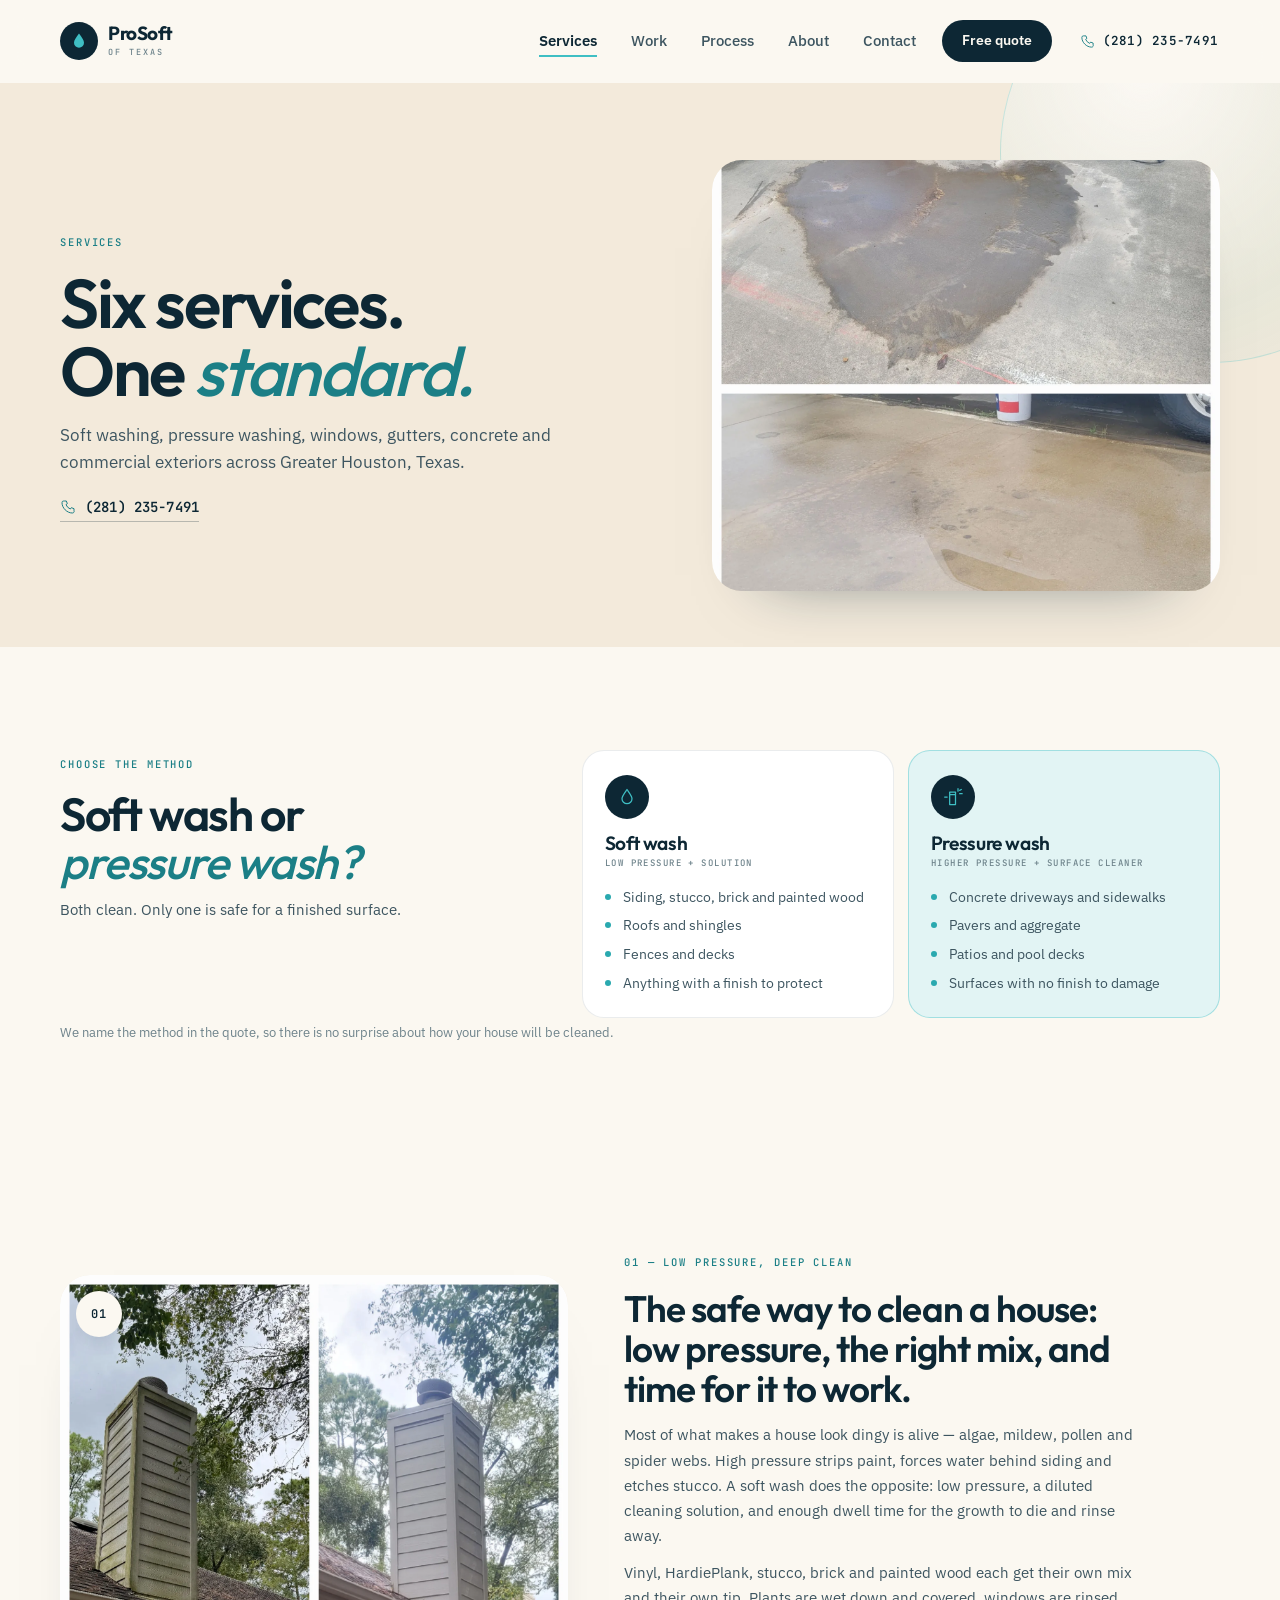
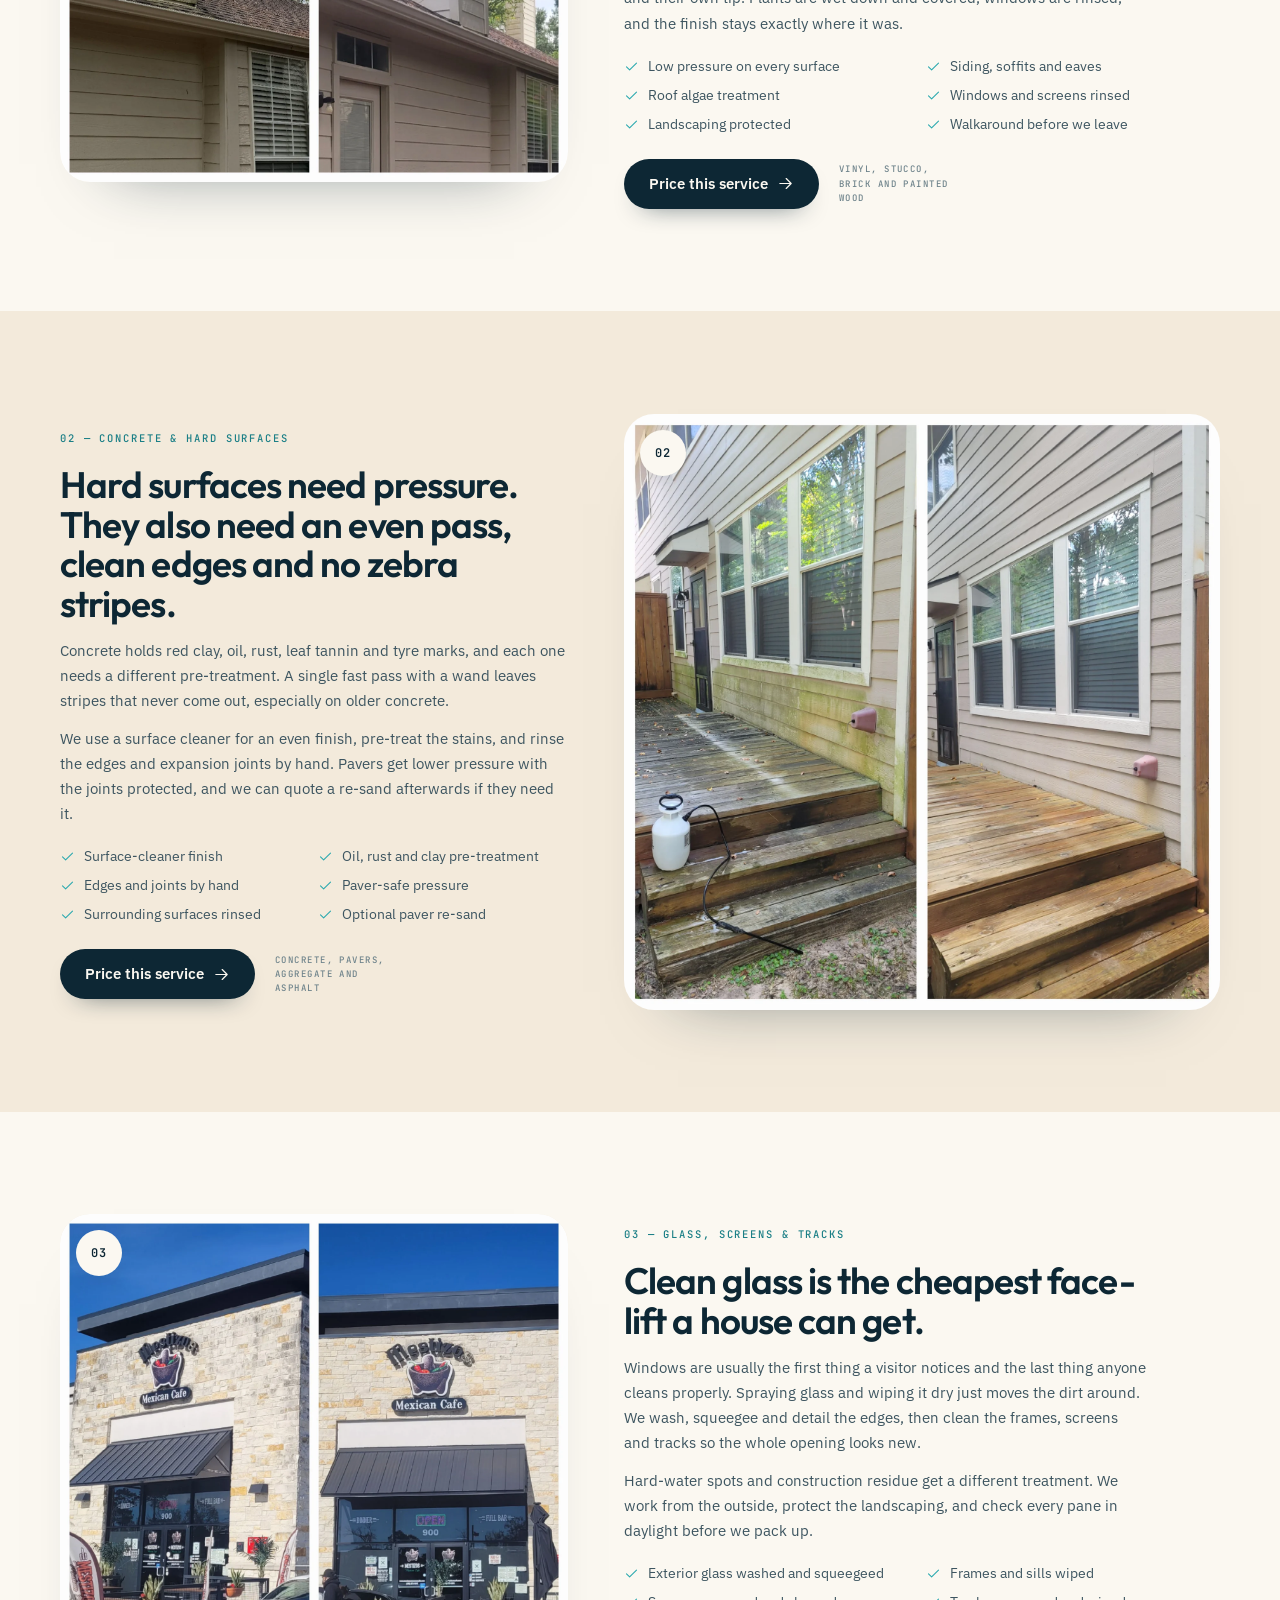
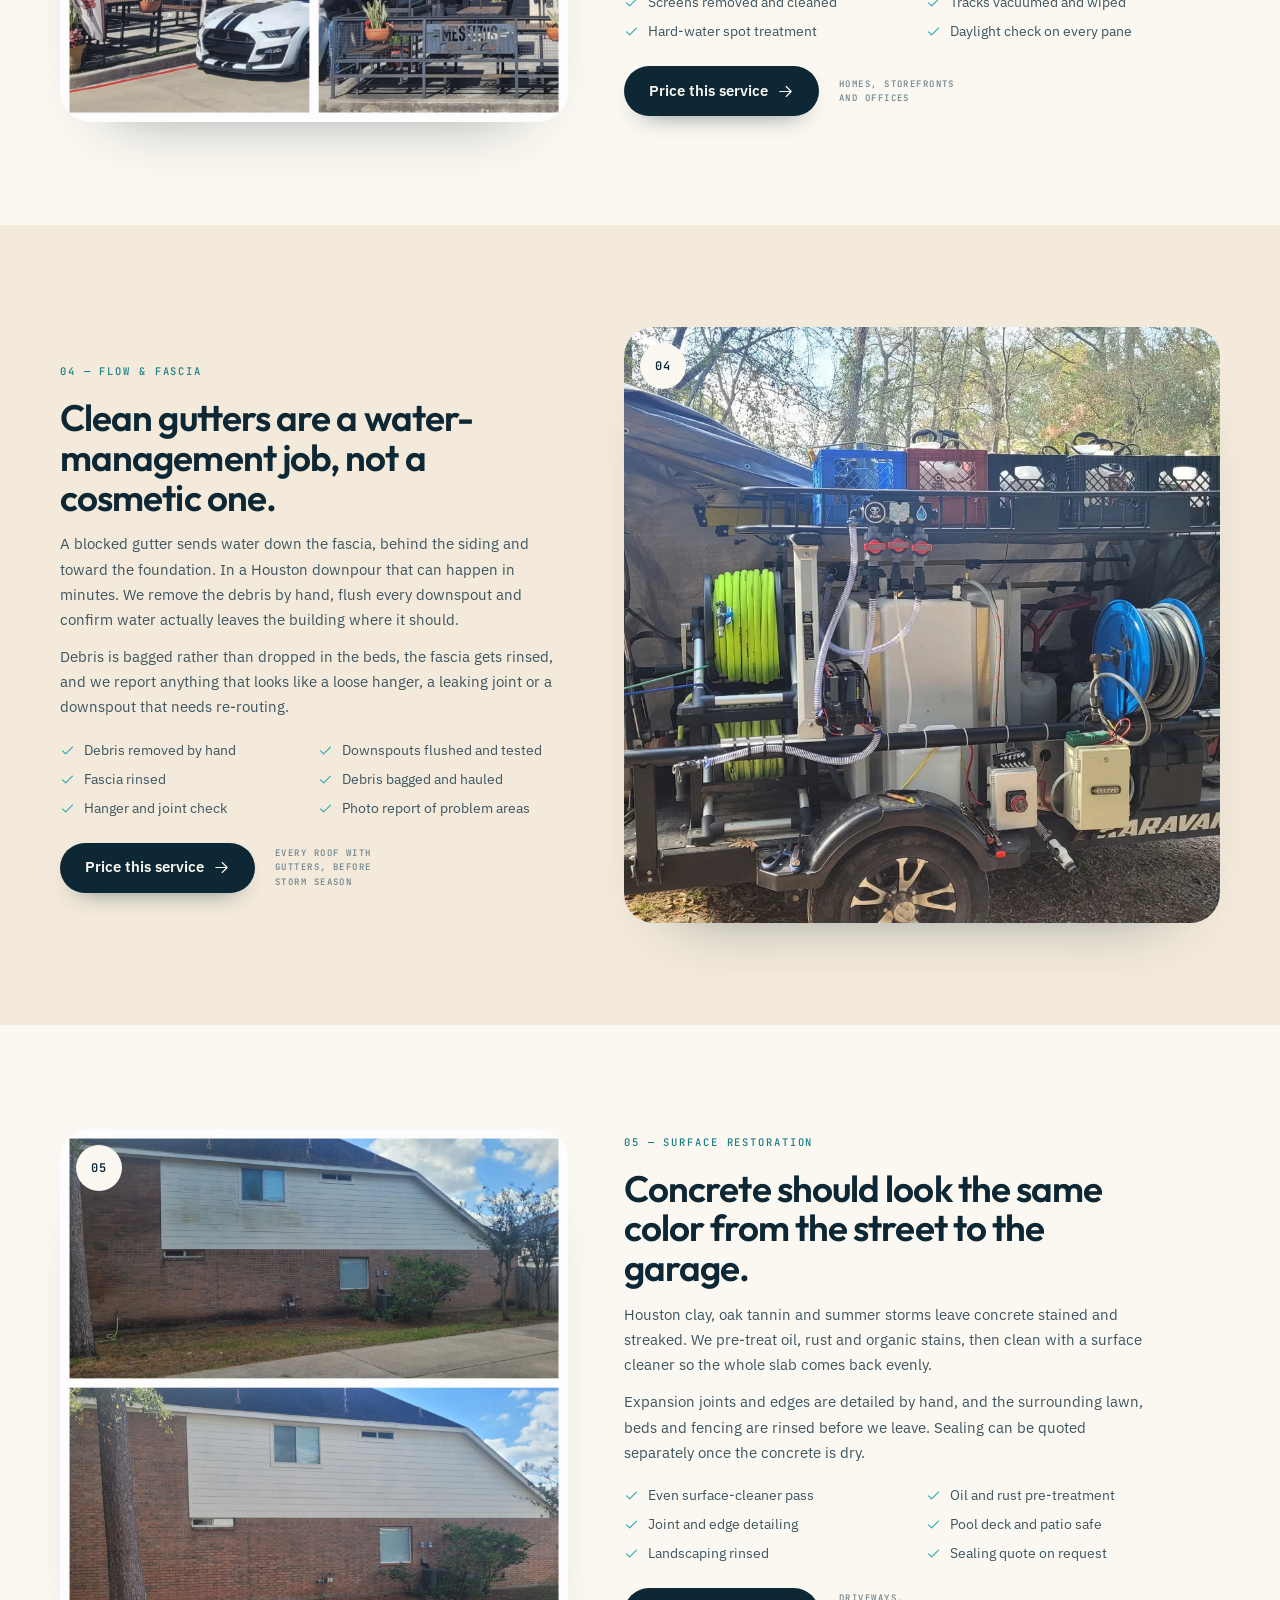
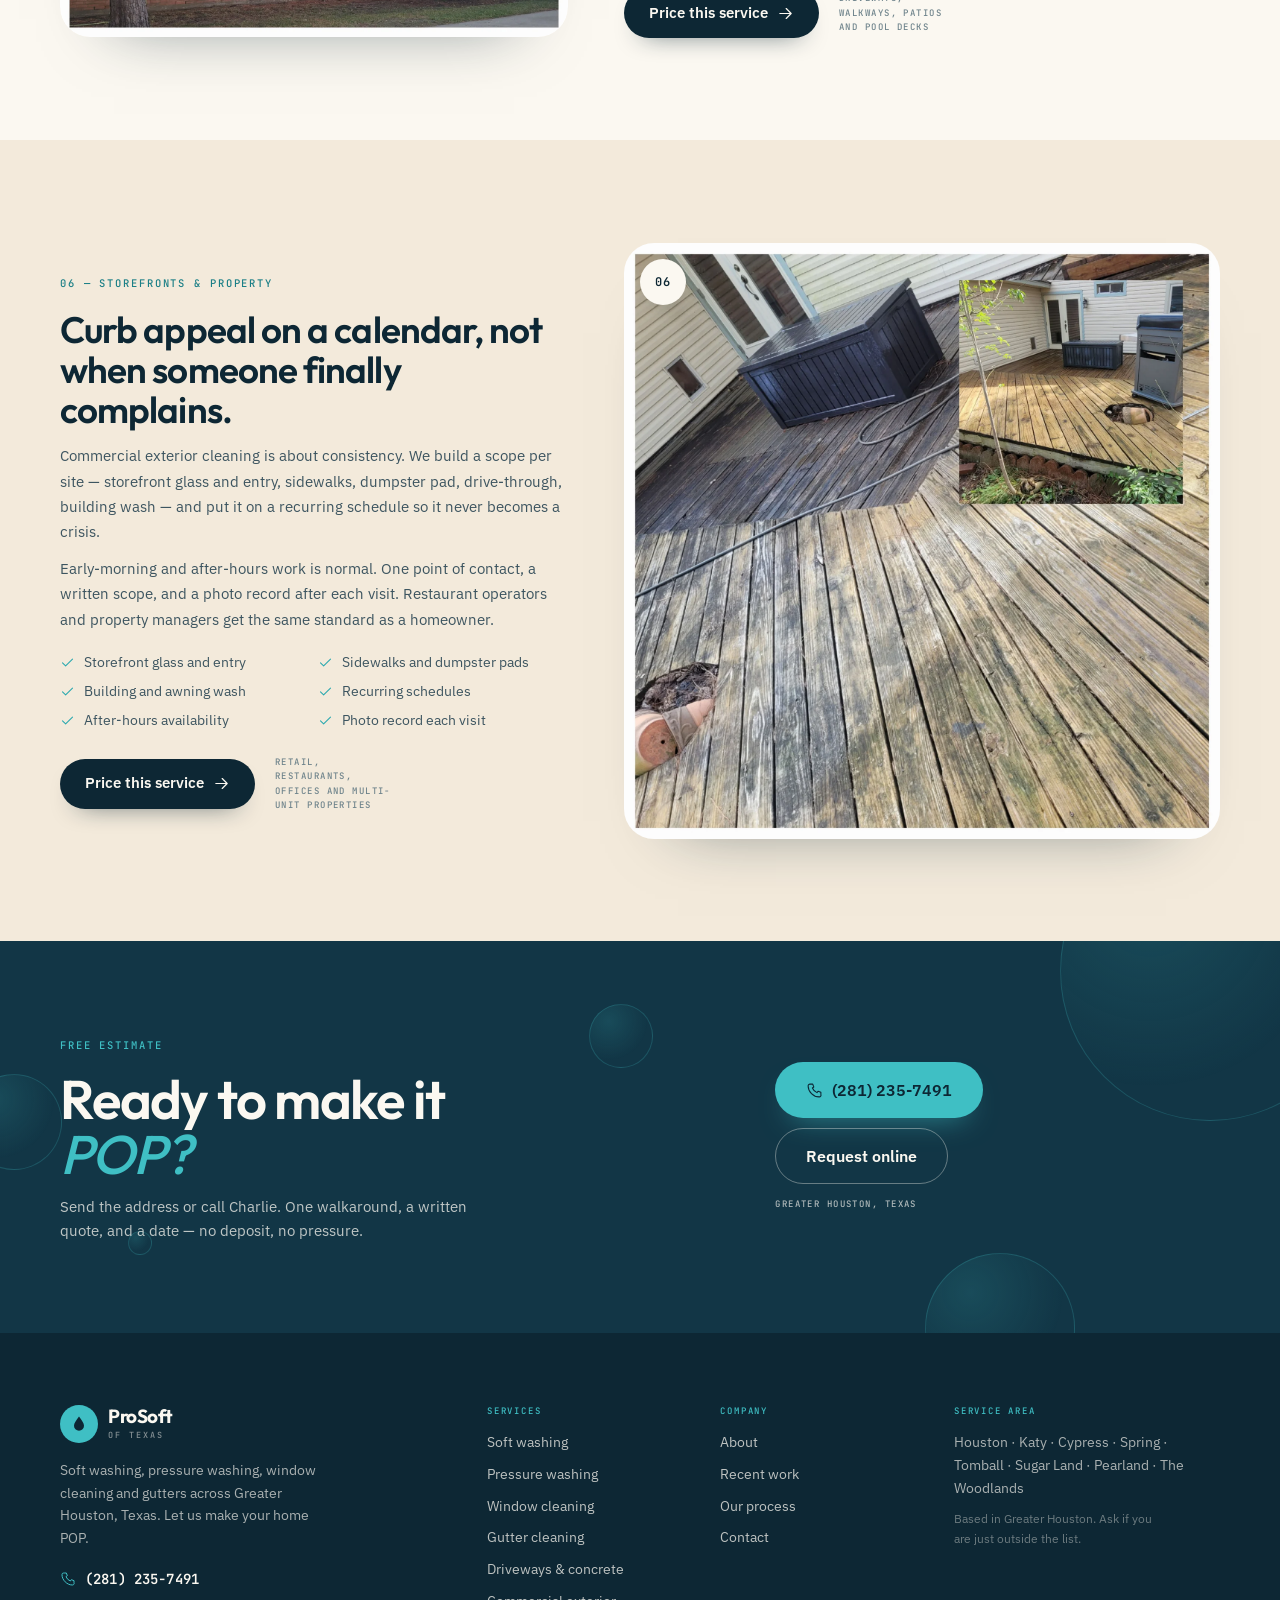
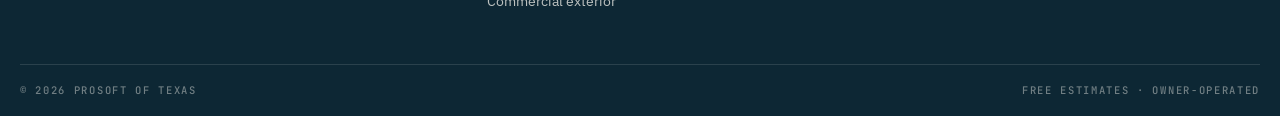
==== commit a23a2367: "Use color in copy" ====
--- a/services/index.html
+++ b/services/index.html
@@ -196,7 +196,7 @@
     </div>
     <div class="svcsec__body">
       <span class="label">05 — Surface restoration</span>
-      <h2>Concrete should look the same colour from the street to the garage.</h2>
+      <h2>Concrete should look the same color from the street to the garage.</h2>
       <p>Houston clay, oak tannin and summer storms leave concrete stained and streaked. We pre-treat oil, rust and organic stains, then clean with a surface cleaner so the whole slab comes back evenly.</p>
       <p>Expansion joints and edges are detailed by hand, and the surrounding lawn, beds and fencing are rinsed before we leave. Sealing can be quoted separately once the concrete is dry.</p>
       <ul class="ticks ticks--two"><li><svg class="ico" aria-hidden="true"><use href="#i-check"/></svg>Even surface-cleaner pass</li><li><svg class="ico" aria-hidden="true"><use href="#i-check"/></svg>Oil and rust pre-treatment</li><li><svg class="ico" aria-hidden="true"><use href="#i-check"/></svg>Joint and edge detailing</li><li><svg class="ico" aria-hidden="true"><use href="#i-check"/></svg>Pool deck and patio safe</li><li><svg class="ico" aria-hidden="true"><use href="#i-check"/></svg>Landscaping rinsed</li><li><svg class="ico" aria-hidden="true"><use href="#i-check"/></svg>Sealing quote on request</li></ul>
--- a/styles.css
+++ b/styles.css
@@ -525,7 +525,9 @@
 .band h2{font-size:clamp(2rem,4.8vw,3.4rem);line-height:1.02;letter-spacing:-.03em;margin-bottom:12px}
 .band p{max-width:48ch;color:rgba(251,248,241,.74);font-size:15px}
 .band__acts{display:flex;flex-wrap:wrap;align-items:center;gap:10px}
-.band__note{color:rgba(251,248,241,.46);font-size:9px;width:100%}
+.band__note{color:rgba(251,248,241,.68);font-size:9px;width:100%}
+.band .btn--ghost{border-color:rgba(251,248,241,.36);color:var(--cream)}
+.band .btn--ghost:hover{background:rgba(251,248,241,.08);border-color:rgba(251,248,241,.5)}
 @media(min-width:880px){
   .band__in{grid-template-columns:1.2fr .8fr;gap:48px}
   .band__acts{flex-direction:column;align-items:flex-start}
@@ -587,6 +589,7 @@
 .phero--about h1 em{color:var(--aqua-deep)}
 @media(min-width:820px){
   .phero__grid{grid-template-columns:1.08fr .92fr;gap:clamp(30px,4.4vw,60px)}
+  .phero--about .phero__grid{align-items:start}
   .phero__fig img{aspect-ratio:4/3.4}
   .phero--about .phero__fig--portrait img{aspect-ratio:4/4.9}
 }
@@ -653,10 +656,10 @@
   font-size:13px;font-weight:500;color:var(--ink-2);
   transition:background .25s,color .25s,border-color .25s;
 }
-.filters__btn .mono{font-size:9px;color:var(--ink-3);letter-spacing:.08em}
+.filters__btn .mono{font-size:9px;color:var(--ink);letter-spacing:.08em}
 .filters__btn:hover{border-color:var(--navy);color:var(--navy)}
 .filters__btn.is-on{background:var(--navy);border-color:var(--navy);color:var(--cream)}
-.filters__btn.is-on .mono{color:rgba(251,248,241,.55)}
+.filters__btn.is-on .mono{color:rgba(251,248,241,.85)}
 
 /* ---------- lightbox ---------- */
 .lightbox{
@@ -712,6 +715,8 @@
 .bigsteps h2{font-size:clamp(1.25rem,2.4vw,1.7rem);line-height:1.15;letter-spacing:-.02em;margin-bottom:8px}
 .bigsteps p{color:var(--ink-2);font-size:14.5px;line-height:1.65;max-width:62ch}
 @media(min-width:760px){.bigsteps li{grid-template-columns:60px 1fr;gap:0 28px}}
+@media(min-width:900px){.bigsteps{grid-template-columns:repeat(2,1fr);}.bigsteps li{border-bottom:0;padding:clamp(22px,3vw,34px)}.bigsteps li:nth-child(odd){border-right:1px solid var(--line)}}
+
 
 /* ---------- two column ---------- */
 .two{display:grid;grid-template-columns:1fr;gap:clamp(24px,3.6vw,52px);align-items:center}
@@ -798,9 +803,9 @@
 .cbox p{font-size:13.6px;color:var(--ink-2);line-height:1.6}
 .cbox--aqua{background:var(--aqua);border-color:transparent;color:var(--navy);display:flex;flex-direction:column;gap:4px;transition:transform .35s var(--ease),box-shadow .35s var(--ease)}
 .cbox--aqua:hover{transform:translateY(-2px);box-shadow:0 22px 40px -30px rgba(63,191,196,.9)}
-.cbox--aqua .mono{font-size:8.5px;color:rgba(13,39,52,.62);letter-spacing:.16em}
+.cbox--aqua .mono{font-size:8.5px;color:rgba(13,39,52,.88);letter-spacing:.16em}
 .cbox--aqua strong{font-family:var(--f-display);font-size:clamp(1.35rem,2.6vw,1.7rem);font-weight:700;letter-spacing:-.02em;line-height:1.1}
-.cbox--aqua span:last-child{font-size:13px;color:rgba(13,39,52,.72)}
+.cbox--aqua span:last-child{font-size:13px;color:rgba(13,39,52,.88)}
 .cbox--navy{background:var(--navy);border-color:transparent;color:var(--cream)}
 .cbox--navy p{color:rgba(251,248,241,.72)}
 .cbox--navy .mono{display:block;margin-top:12px;color:var(--aqua);font-size:8.5px}
